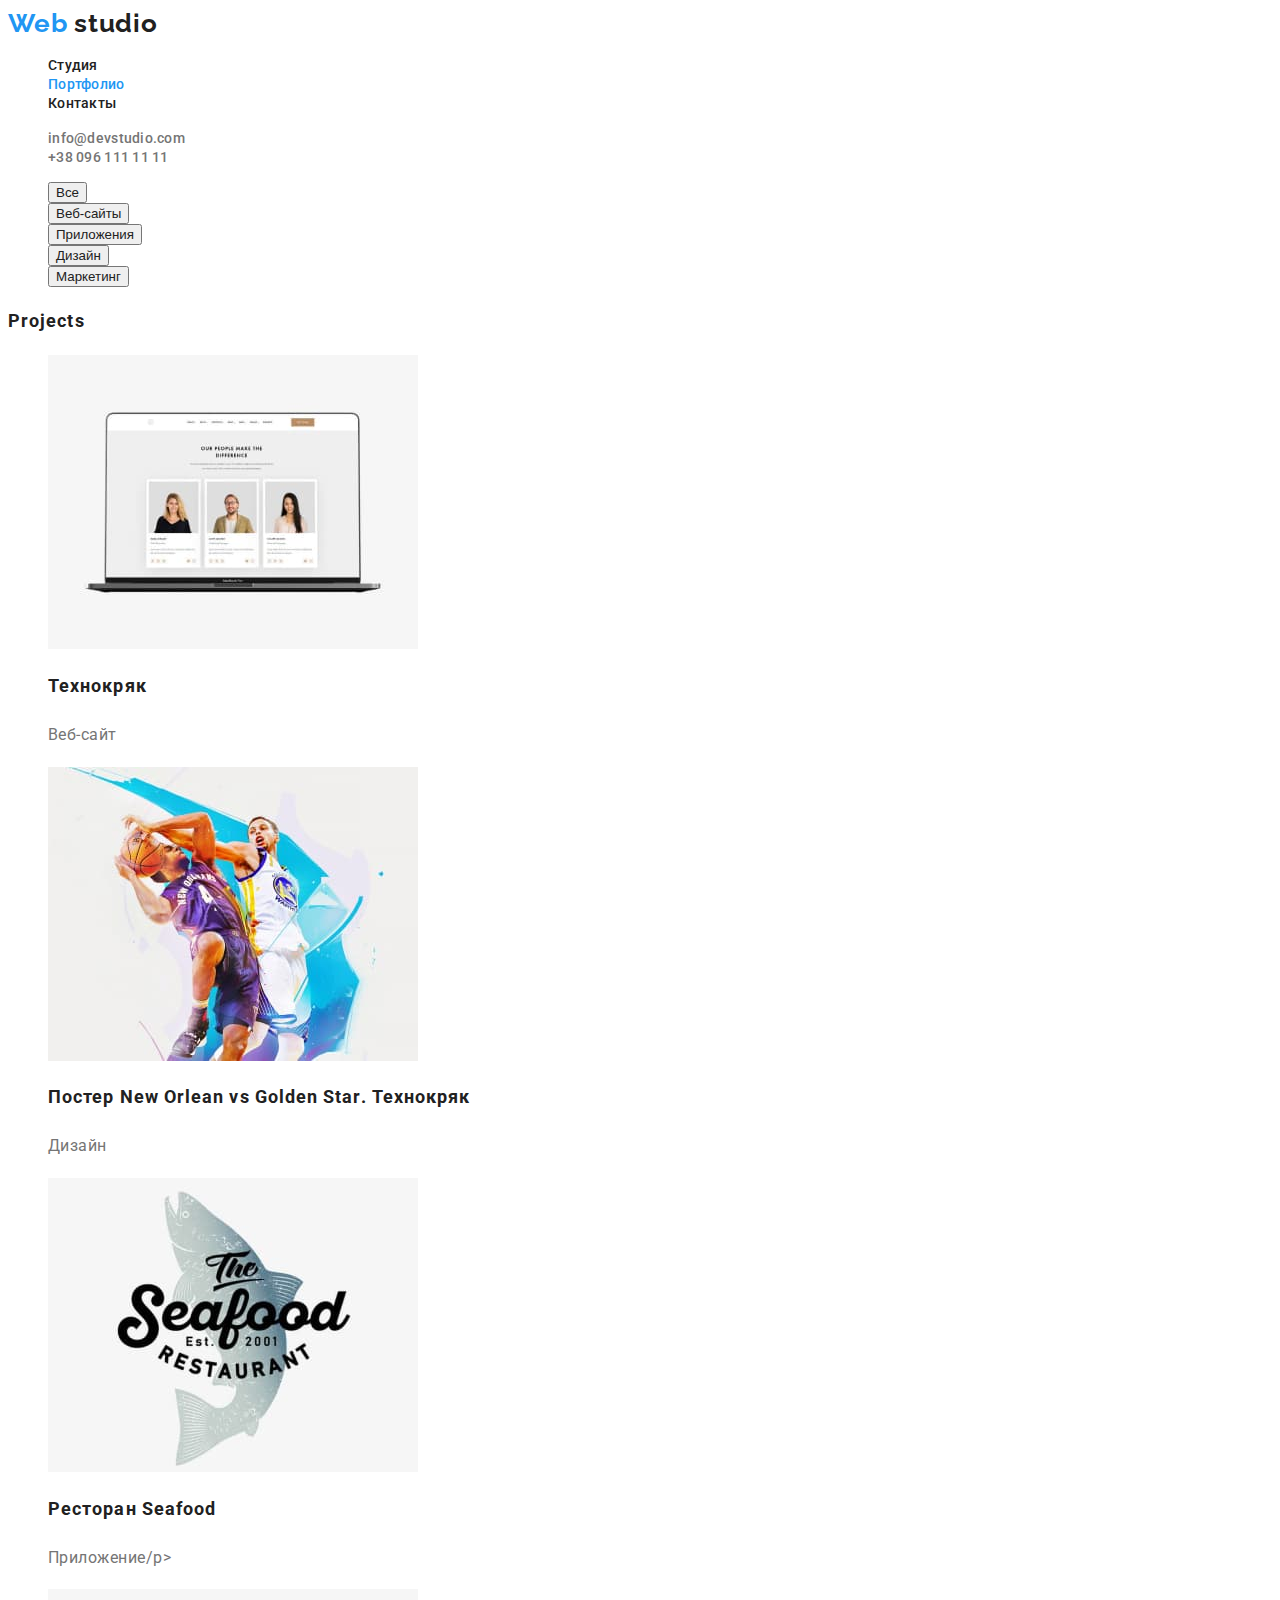
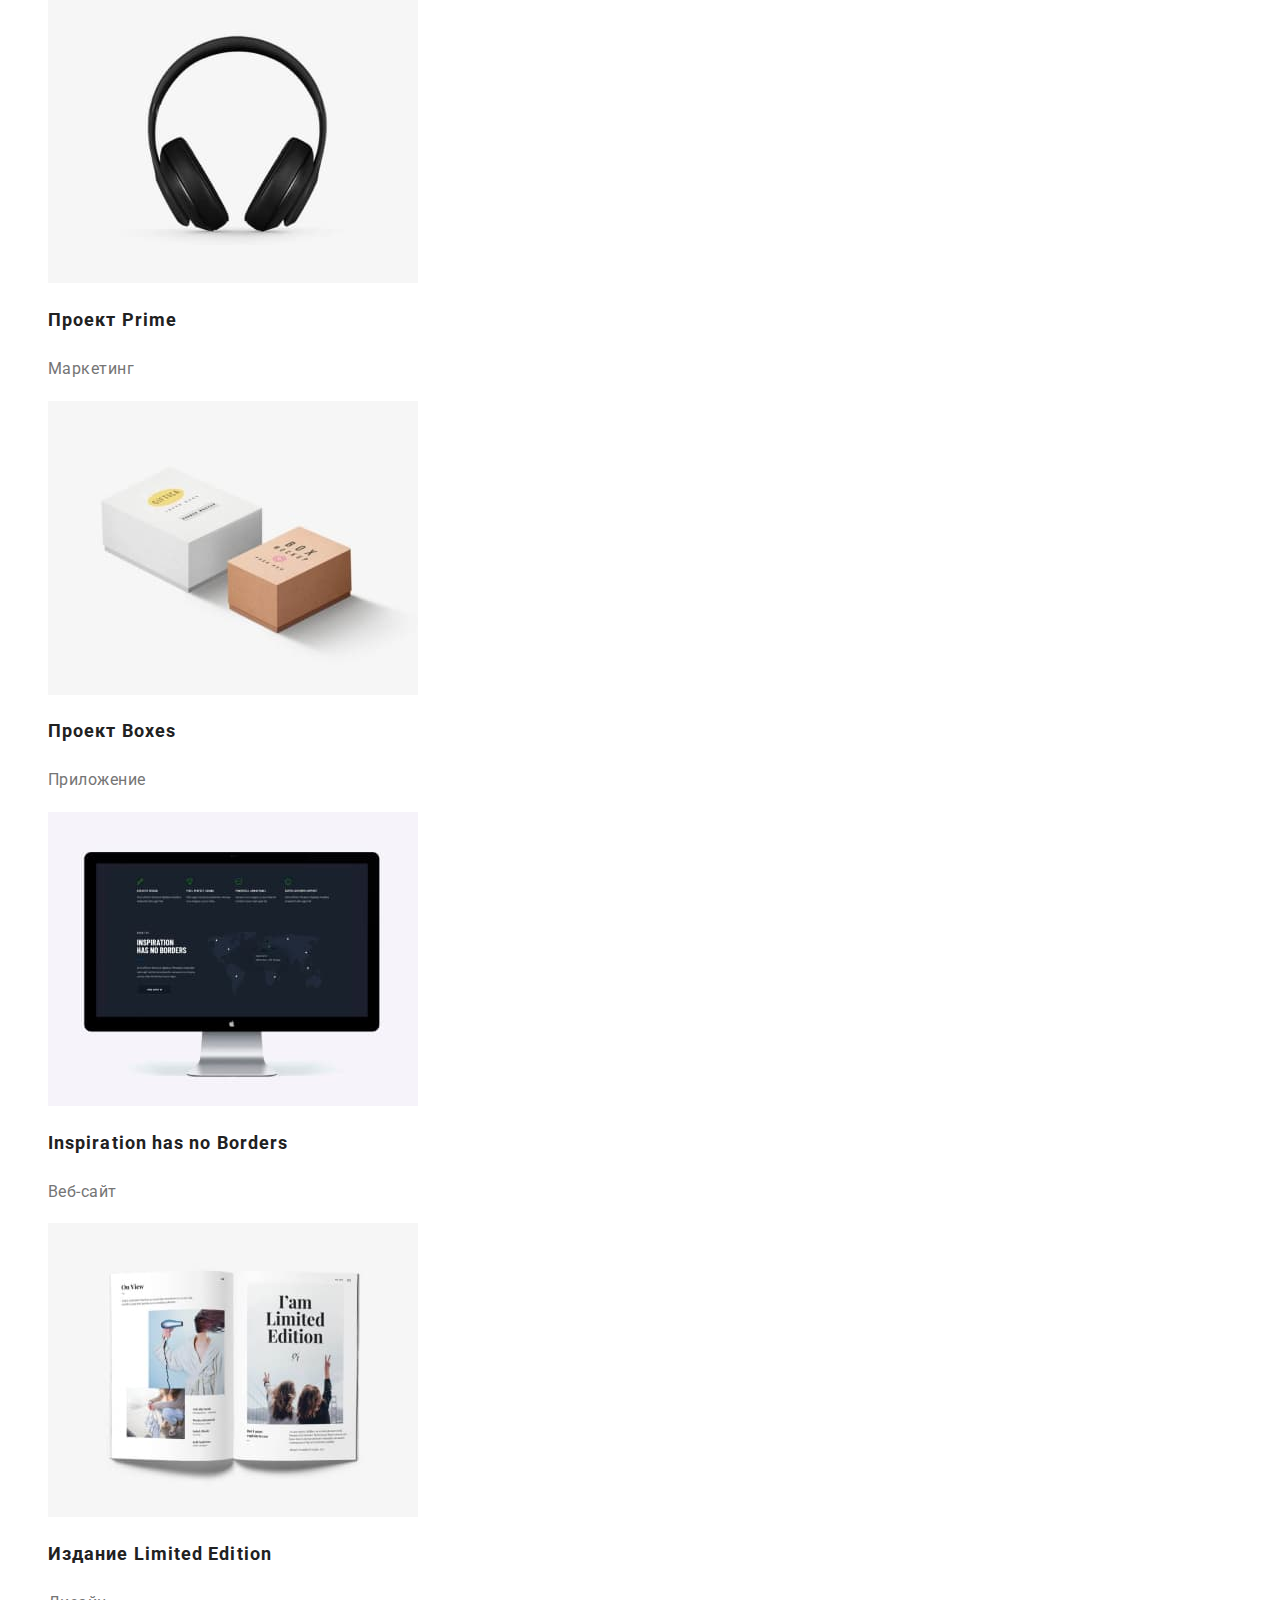
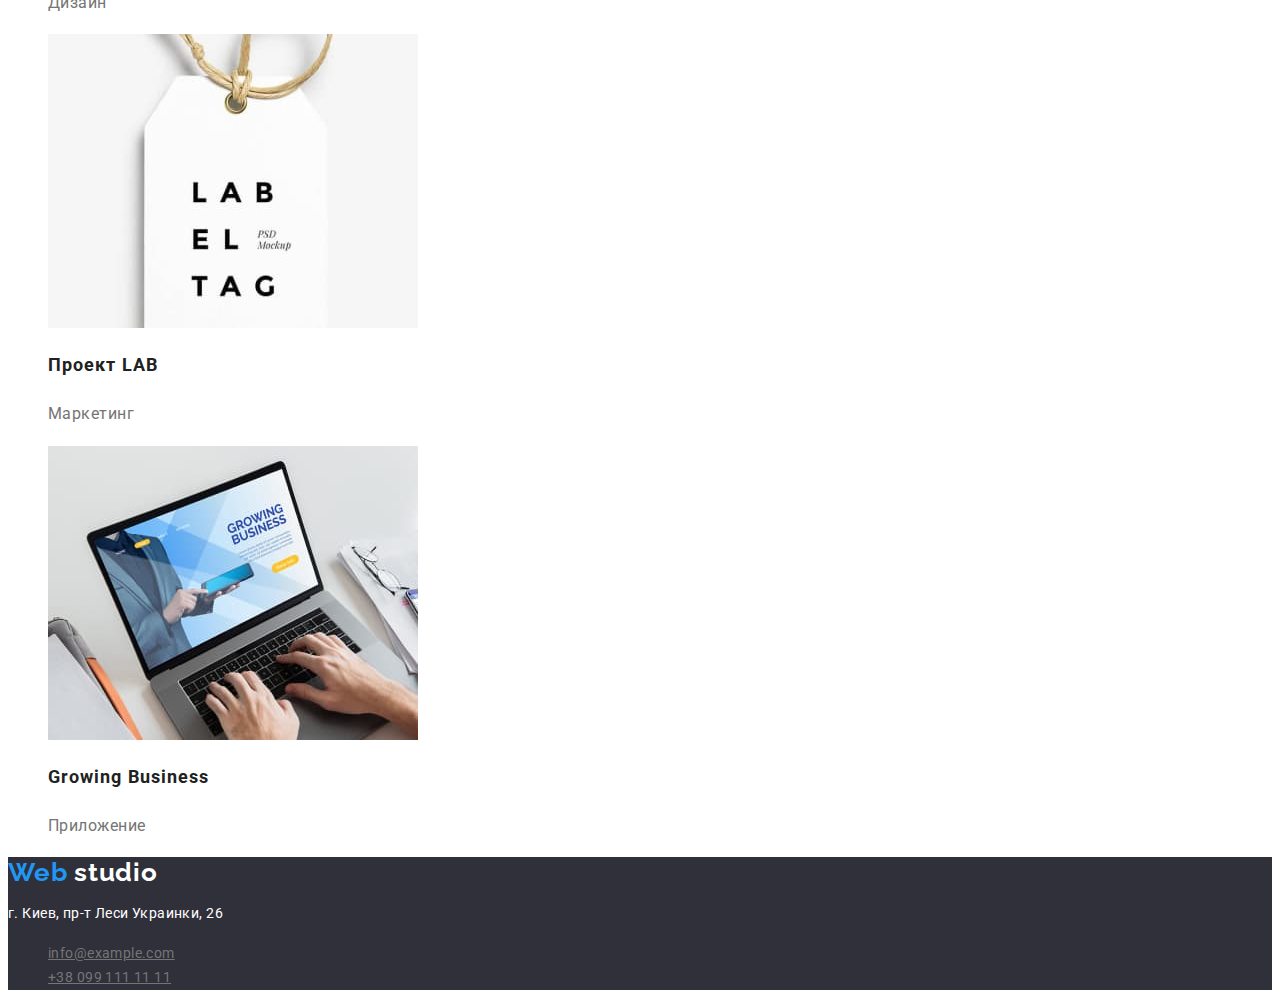
==== portfolio.html @ 87991efc "clon" ====
<!DOCTYPE html>
<html lang="en">
  <head>
    <meta charset="UTF-8" />
    <meta http-equiv="X-UA-Compatible" content="IE=edge" />
    <meta name="viewport" content="width=device-width, initial-scale=1.0" />
    <title>Portfolio</title>
    <link rel="preconnect" href="https://fonts.gstatic.com" />
    <link
      href="https://fonts.googleapis.com/css2?family=Raleway:wght@700&family=Roboto:wght@400;500;700;900&display=swap"
      rel="stylesheet"
    />

    <link rel="stylesheet" href="./css/style.css" />
  </head>
  <body class="portfolio-page">
    <!-- Header section -->
    <header class="page-header">
      <nav>
        <a href="./index.html" class="logo">Web <span class="logo-2nd-part">studio</span></a>
        <ul class="site-nav list">
          <li><a href="./index.html" class="link">Студия</a></li>
          <li><a href="./portfolio.html" class="link current">Портфолио</a></li>
          <li><a href="" class="link">Контакты</a></li>
        </ul>
        <ul class="authoriz-nav list">
          <li><a href="mailto:info@devstudio.com" class="item">info@devstudio.com</a></li>
          <li><a href="tel:+380961111111" class="item">+38 096 111 11 11</a></li>
        </ul>
      </nav>
    </header>
    <!-- Main section -->
    <main class="main-section">
      <nav>
        <ul class="portfolio-nav list">
          <li><button class="button">Все</button></li>
          <li><button class="button">Веб-сайты</button></li>
          <li><button class="button">Приложения</button></li>
          <li><button class="button">Дизайн</button></li>
          <li><button class="button">Маркетинг</button></li>
        </ul>
      </nav>
      <section class="projects">
        <h1 class="projects-title">Projects</h1>
        <ul class="list">
          <li>
            <img src="./images/project1.jpg" alt="project1" width="370" />
            <h2 class="projects-title">Технокряк</h2>
            <p class="projects-works">Веб-сайт</p>
          </li>
          <li>
            <img src="./images/project2.jpg" alt="project2" width="370" />
            <h2 class="projects-title">Постер New Orlean vs Golden Star. Технокряк</h2>
            <p class="projects-works">Дизайн</p>
          </li>
          <li>
            <img src="./images/project3.jpg" alt="project3" width="370" />
            <h2 class="projects-title">Ресторан Seafood</h2>
            <p class="projects-works">Приложение/p></p>
          </li>

          <li>
            <img src="./images/project4.jpg" alt="project4" width="370" />
            <h2 class="projects-title">Проект Prime</h2>
            <p class="projects-works">Маркетинг</p>
          </li>
          <li>
            <img src="./images/project5.jpg" alt="project5" width="370" />
            <h2 class="projects-title">Проект Boxes</h2>
            <p class="projects-works">Приложение</p>
          </li>
          <li>
            <img src="./images/project6.jpg" alt="project6" width="370" />
            <h2 class="projects-title">Inspiration has no Borders</h2>
            <p class="projects-works">Веб-сайт</p>
          </li>
          <li>
            <img src="./images/project7.jpg" alt="project7" width="370" />
            <h2 class="projects-title">Издание Limited Edition</h2>
            <p class="projects-works">Дизайн</p>
          </li>
          <li>
            <img src="./images/project8.jpg" alt="project8" width="370" />
            <h2 class="projects-title">Проект LAB</h2>
            <p class="projects-works">Маркетинг</p>
          </li>
          <li>
            <img src="./images/project9.jpg" alt="project9" width="370" />
            <h2 class="projects-title">Growing Business</h2>
            <p class="projects-works">Приложение</p>
          </li>
        </ul>
      </section>
    </main>
    <!-- Footer section -->
    <footer class="footer">
      <address>
        <a href="./index.html" class="logo">Web <span class="logo-2nd-part-footer">studio</span></a>
        <p class="text">г. Киев, пр-т Леси Украинки, 26</p>
        <ul class="footer-link list">
          <li><a href="mailto:info@example.com" class="item">info@example.com</a></li>
          <li><a href="tel:+380991111111" class="item">+38 099 111 11 11</a></li>
        </ul>
      </address>
    </footer>
  </body>
</html>
---- css/style.css ----
:root {
  --title-text-color: #212121;
  --main-text-color: #757575;
  --alternative-text-color: #2196f3;
  --white-words: #ffffff;
}

.page {
  font-family: Roboto, Arial, sans-serif;
  background-color: #ffffff;
  color: #757575;
}

.list {
  list-style: none;
}

/* Buttons */

.button {
  color: var(--title-text-color);
  cursor: pointer;
}

.button:hover,
.button:hover {
  background-color: var(--alternative-text-color);
  color: var(--white-words);
}

.primary {
  width: 200px;
  height: 50px;
  background: var(--alternative-text-color);
  color: var(--white-words);
  cursor: pointer;
}

/* Header */

.logo {
  color: var(--alternative-text-color);
  font-family: Raleway;
  text-decoration: none;
  font-style: normal;
  font-weight: bold;
  font-size: 26px;
  line-height: 1.2;
  letter-spacing: 0.03em;
}

.logo-2nd-part {
  color: var(--title-text-color);
  font-family: Raleway;
  text-decoration: none;
  font-style: normal;
  font-weight: bold;
  font-size: 26px;
  line-height: 1.2;
  letter-spacing: 0.03em;
}

/* site nav */

.site-nav .link {
  color: var(--title-text-color);
  text-decoration: none;
  font-style: normal;
  font-weight: 500;
  font-size: 14px;
  line-height: 1.2;
  letter-spacing: 0.02em;
}

.site-nav .link:hover,
.site-nav .link:focus {
  color: var(--alternative-text-color);
  font-style: normal;
  font-weight: 500;
  font-size: 14px;
  line-height: 1.2;
  letter-spacing: 0.02em;
}

.site-nav .current {
  color: var(--alternative-text-color);
  font-style: normal;
  font-weight: 500;
  font-size: 14px;
  line-height: 1.2;
  letter-spacing: 0.02em;
}

/* authoriz-nav*/

.authoriz-nav .item {
  color: var(--main-text-color);
  text-decoration: none;
  font-style: normal;
  font-weight: 500;
  font-size: 14px;
  line-height: 1.2px;
  letter-spacing: 0.02em;
}

.authoriz-nav .item:hover,
.authoriz-nav .item:focus {
  color: var(--alternative-text-color);
  font-style: normal;
  font-weight: 500;
  font-size: 14px;
  line-height: 1.2;
  letter-spacing: 0.02em;
}
/* Main page */
/* Главная часть */

h2 {
  color: var(--title-text-color);
  font-style: normal;
  font-weight: bold;
  font-size: 36px;
  line-height: 1.2;
  letter-spacing: 0.03em;
}

.section-hero {
  background: #2f303a;
}

.section-hero .title {
  color: var(--white-words);
  font-style: normal;
  font-weight: 900;
  font-size: 44px;
  line-height: 1.4;
  text-align: center;
  letter-spacing: 0.06em;
  text-transform: uppercase;
}

.our-principles .title {
  color: var(--title-text-color);
  font-style: normal;
  font-weight: bold;
  font-size: 14px;
  line-height: 1.2px;
  letter-spacing: 0.03em;
  text-transform: uppercase;
}

.our-principles .text {
  font-style: normal;
  font-weight: normal;
  font-size: 14px;
  line-height: 2;
  letter-spacing: 0.03em;
}

.our-team {
  background-color: #f5f4fa;
}

.workers-title {
  color: var(--title-text-color);
  font-style: normal;
  font-weight: 500;
  font-size: 16px;
  line-height: 1.2;
  letter-spacing: 0.03em;
}

.workers .text {
  color: var(--main-text-color);
  font-style: normal;
  font-weight: normal;
  font-size: 16px;
  line-height: 1.2;
  letter-spacing: 0.03em;
}

/* Portfolio */

.portfolio-page {
  font-family: Roboto, Arial, sans-serif;
  background-color: #ffffff;
  color: #757575;
}

/* nav-section */
/* Projects */
.projects-title {
  color: var(--title-text-color);
  font-style: normal;
  font-weight: bold;
  font-size: 18px;
  line-height: 2;
  letter-spacing: 0.06em;
}

.projects-works {
  color: var(--main-text-color);
  font-style: normal;
  font-weight: normal;
  font-size: 16px;
  line-height: 1.9;
  letter-spacing: 0.03em;
}

/* footer section*/
.footer {
  background-color: #2f303a;
  color: var(--main-text-color);
}

.logo-2nd-part-footer {
  color: var(--white-words);
  font-family: Raleway;
  font-style: normal;
  font-weight: bold;
  font-size: 26px;
  line-height: 1.2;
  letter-spacing: 0.03em;
}

.footer .text {
  color: var(--white-words);
  font-style: normal;
  font-weight: normal;
  font-size: 14px;
  line-height: 1.7;
  letter-spacing: 0.03em;
  text-decoration: none;
}

.footer-link .item {
  color: var(--main-text-color);
  font-style: normal;
  font-weight: normal;
  font-size: 14px;
  line-height: 1.7;
  letter-spacing: 0.03em;
}
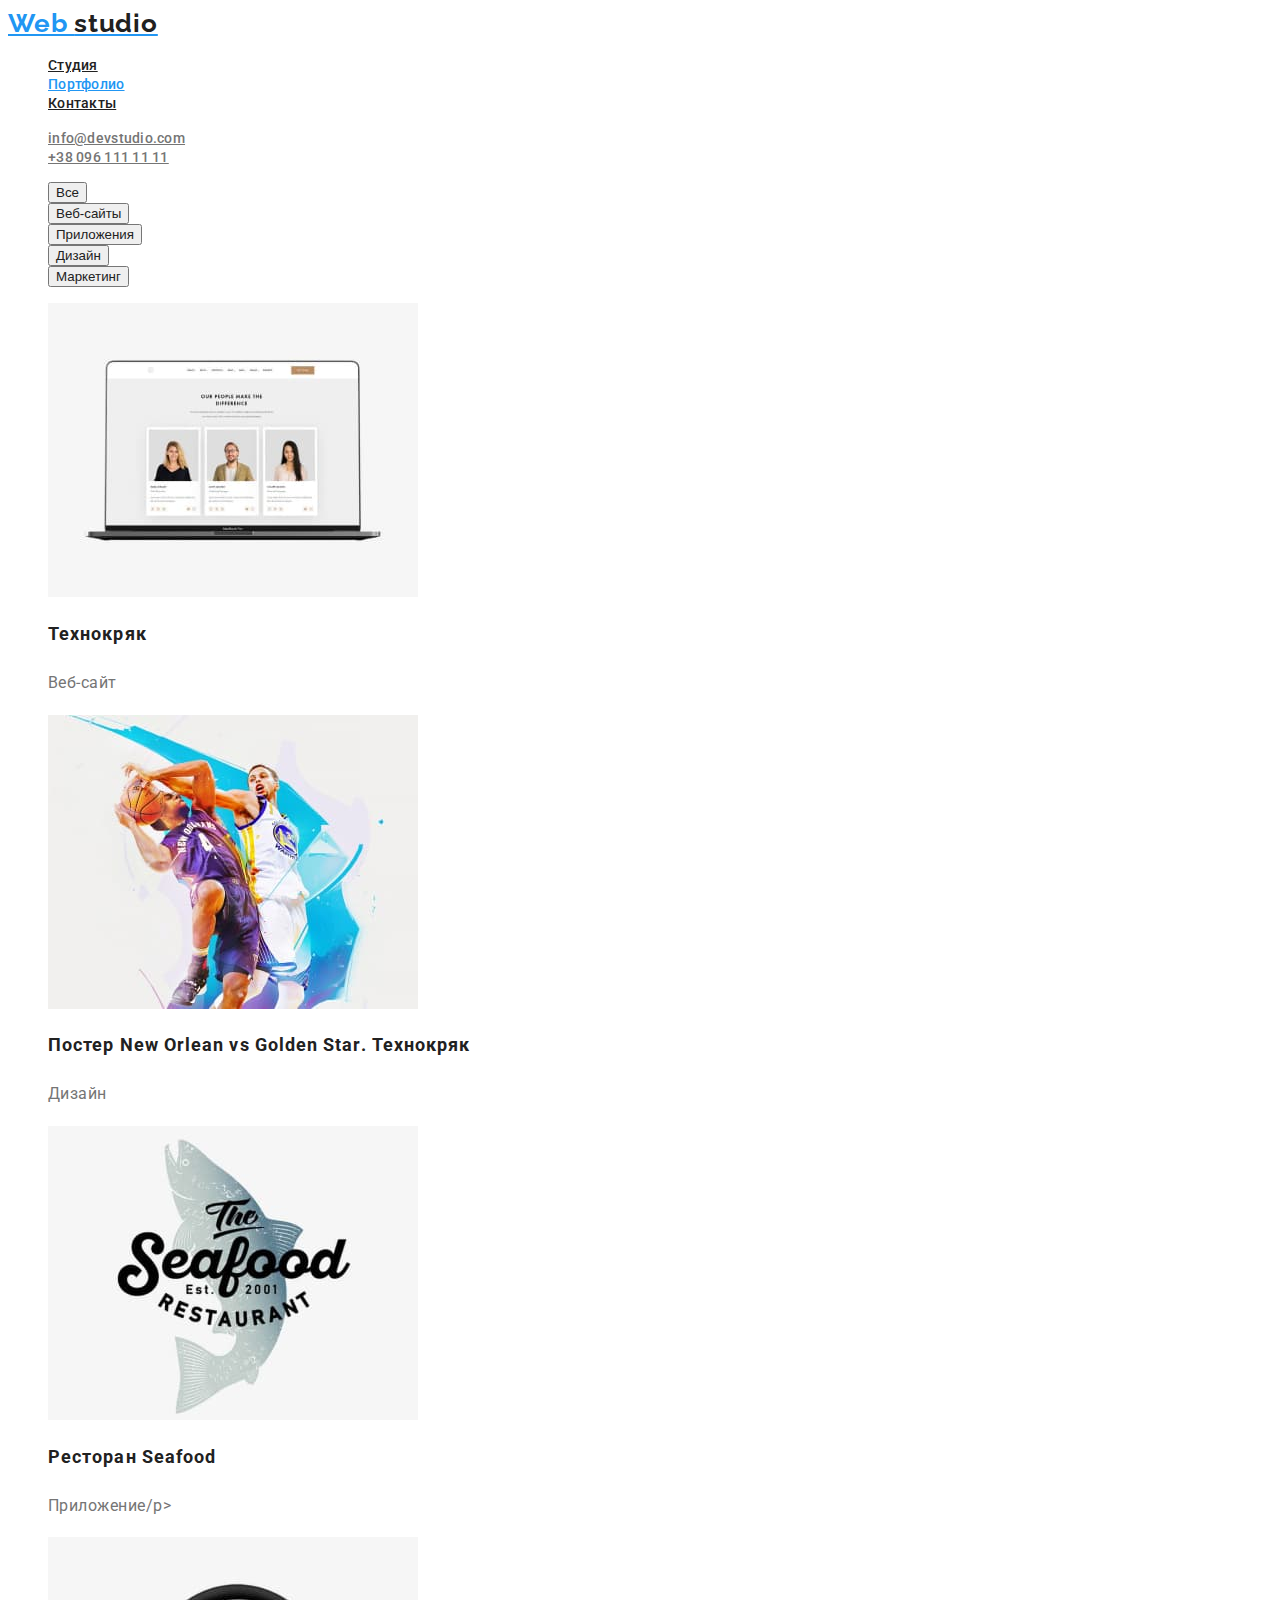
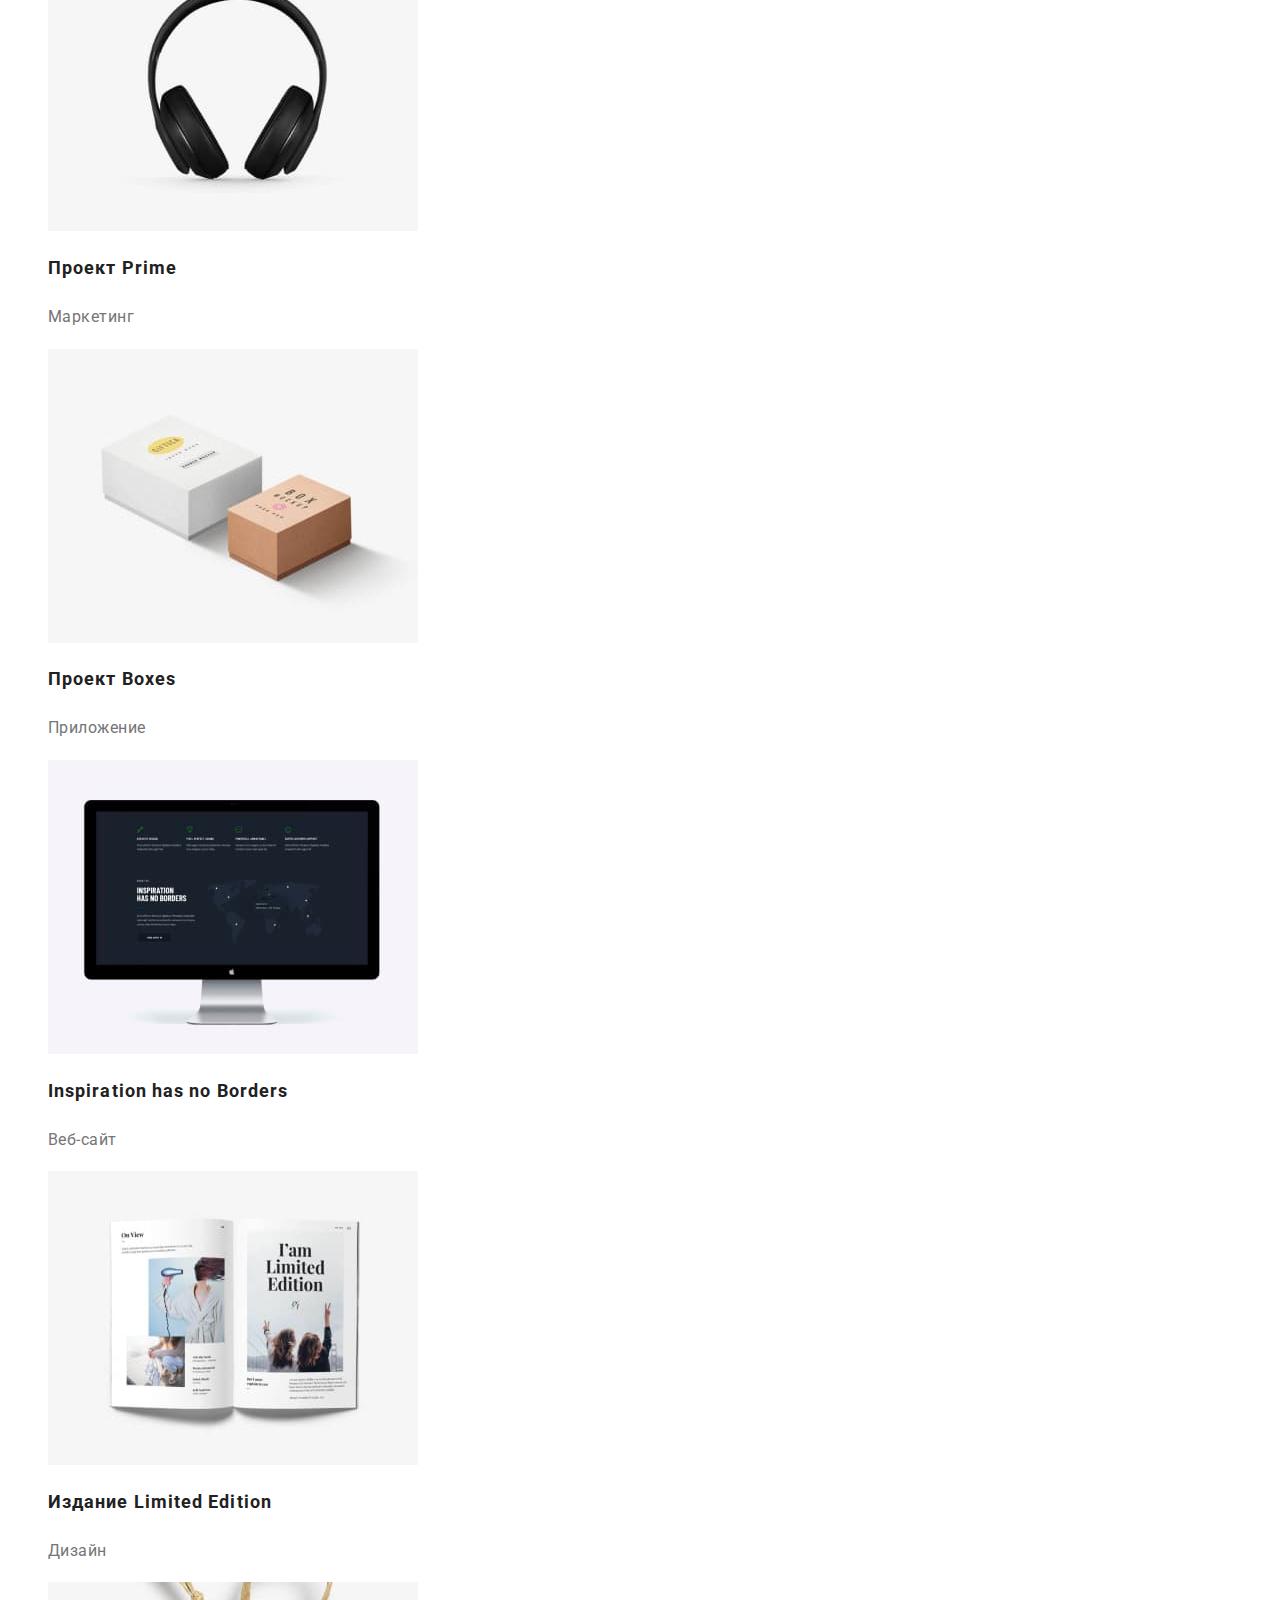
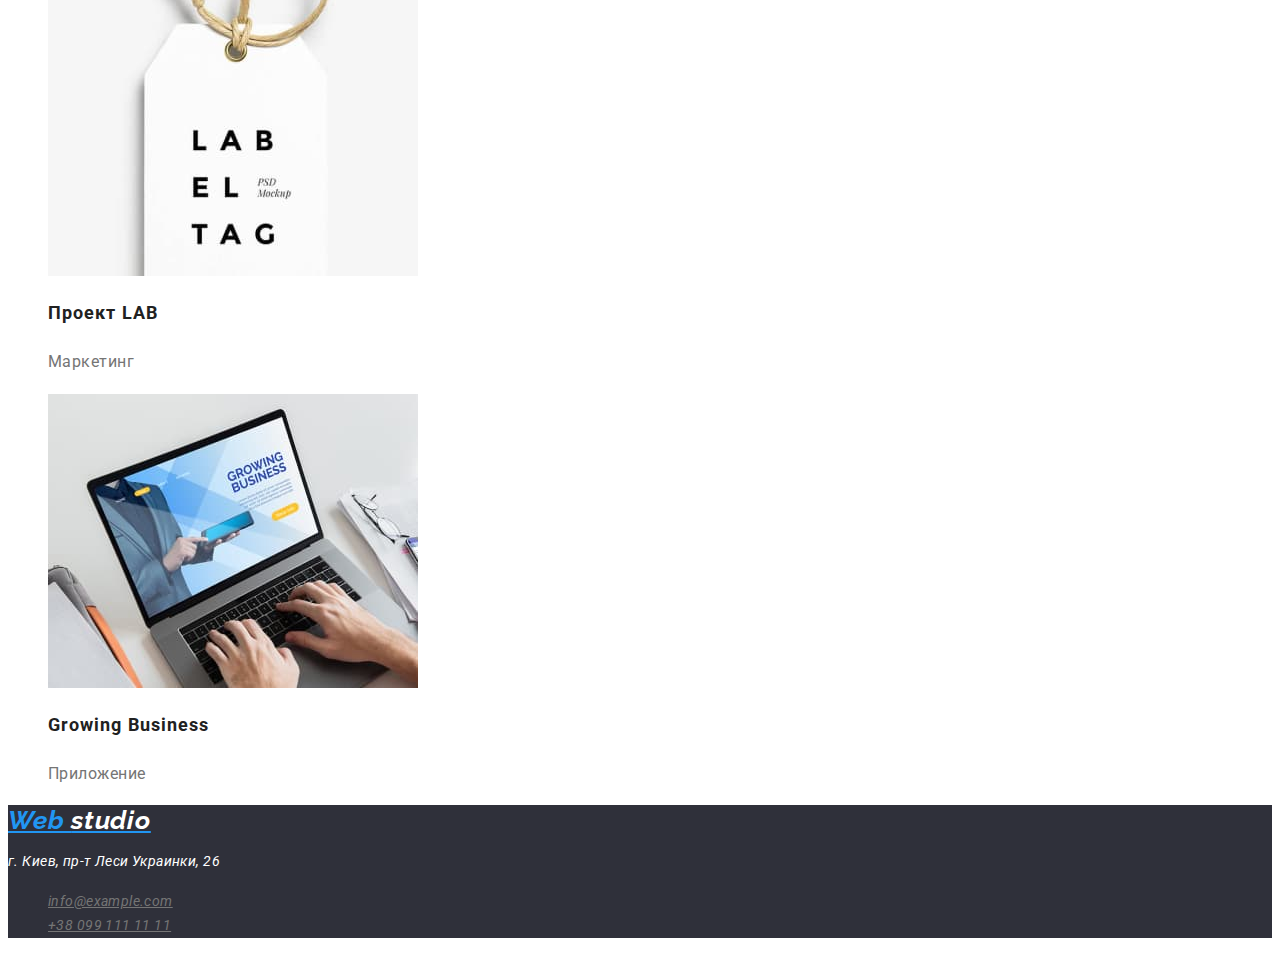
==== commit beba38cc: "clon-after-check" ====
--- a/portfolio.html
+++ b/portfolio.html
@@ -41,7 +41,7 @@
         </ul>
       </nav>
       <section class="projects">
-        <h1 class="projects-title">Projects</h1>
+        <h1 class="projects-title visually-hidden">Projects</h1>
         <ul class="list">
           <li>
             <img src="./images/project1.jpg" alt="project1" width="370" />
--- a/css/style.css
+++ b/css/style.css
@@ -3,12 +3,24 @@
   --main-text-color: #757575;
   --alternative-text-color: #2196f3;
   --white-words: #ffffff;
+  --bg-color: #2f303a;
 }
 
 .page {
-  font-family: Roboto, Arial, sans-serif;
-  background-color: #ffffff;
-  color: #757575;
+  font-family: Roboto, sans-serif;
+  background-color: var(--white-words);
+  color: var(--main-text-color);
+}
+
+.visually-hidden {
+  position: absolute !important;
+  clip: rect(1px 1px 1px 1px);
+  clip: rect(1px, 1px, 1px, 1px);
+  padding: 0 !important;
+  border: 0 !important;
+  height: 1px !important;
+  width: 1px !important;
+  overflow: hidden;
 }
 
 .list {
@@ -41,9 +53,7 @@
 .logo {
   color: var(--alternative-text-color);
   font-family: Raleway;
-  text-decoration: none;
-  font-style: normal;
-  font-weight: bold;
+  font-weight: 700;
   font-size: 26px;
   line-height: 1.2;
   letter-spacing: 0.03em;
@@ -52,9 +62,7 @@
 .logo-2nd-part {
   color: var(--title-text-color);
   font-family: Raleway;
-  text-decoration: none;
-  font-style: normal;
-  font-weight: bold;
+  font-weight: 700;
   font-size: 26px;
   line-height: 1.2;
   letter-spacing: 0.03em;
@@ -64,8 +72,6 @@
 
 .site-nav .link {
   color: var(--title-text-color);
-  text-decoration: none;
-  font-style: normal;
   font-weight: 500;
   font-size: 14px;
   line-height: 1.2;
@@ -75,7 +81,6 @@
 .site-nav .link:hover,
 .site-nav .link:focus {
   color: var(--alternative-text-color);
-  font-style: normal;
   font-weight: 500;
   font-size: 14px;
   line-height: 1.2;
@@ -84,7 +89,6 @@
 
 .site-nav .current {
   color: var(--alternative-text-color);
-  font-style: normal;
   font-weight: 500;
   font-size: 14px;
   line-height: 1.2;
@@ -95,8 +99,6 @@
 
 .authoriz-nav .item {
   color: var(--main-text-color);
-  text-decoration: none;
-  font-style: normal;
   font-weight: 500;
   font-size: 14px;
   line-height: 1.2px;
@@ -106,7 +108,6 @@
 .authoriz-nav .item:hover,
 .authoriz-nav .item:focus {
   color: var(--alternative-text-color);
-  font-style: normal;
   font-weight: 500;
   font-size: 14px;
   line-height: 1.2;
@@ -117,20 +118,18 @@
 
 h2 {
   color: var(--title-text-color);
-  font-style: normal;
-  font-weight: bold;
+  font-weight: 700;
   font-size: 36px;
   line-height: 1.2;
   letter-spacing: 0.03em;
 }
 
 .section-hero {
-  background: #2f303a;
+  background: var(--bg-color);
 }
 
 .section-hero .title {
   color: var(--white-words);
-  font-style: normal;
   font-weight: 900;
   font-size: 44px;
   line-height: 1.4;
@@ -141,8 +140,7 @@
 
 .our-principles .title {
   color: var(--title-text-color);
-  font-style: normal;
-  font-weight: bold;
+  font-weight: 700;
   font-size: 14px;
   line-height: 1.2px;
   letter-spacing: 0.03em;
@@ -172,8 +170,7 @@
 
 .workers .text {
   color: var(--main-text-color);
-  font-style: normal;
-  font-weight: normal;
+  font-weight: 400;
   font-size: 16px;
   line-height: 1.2;
   letter-spacing: 0.03em;
@@ -182,17 +179,16 @@
 /* Portfolio */
 
 .portfolio-page {
-  font-family: Roboto, Arial, sans-serif;
-  background-color: #ffffff;
-  color: #757575;
+  font-family: Roboto, sans-serif;
+  background-color: var(--white-words);
+  color: var(--main-text-color);
 }
 
 /* nav-section */
 /* Projects */
 .projects-title {
   color: var(--title-text-color);
-  font-style: normal;
-  font-weight: bold;
+  font-weight: 700;
   font-size: 18px;
   line-height: 2;
   letter-spacing: 0.06em;
@@ -200,8 +196,7 @@
 
 .projects-works {
   color: var(--main-text-color);
-  font-style: normal;
-  font-weight: normal;
+  font-weight: 400;
   font-size: 16px;
   line-height: 1.9;
   letter-spacing: 0.03em;
@@ -209,15 +204,14 @@
 
 /* footer section*/
 .footer {
-  background-color: #2f303a;
+  background-color: var(--bg-color);
   color: var(--main-text-color);
 }
 
 .logo-2nd-part-footer {
   color: var(--white-words);
-  font-family: Raleway;
-  font-style: normal;
-  font-weight: bold;
+  font-family: Raleway, sans-serif;
+  font-weight: 700;
   font-size: 26px;
   line-height: 1.2;
   letter-spacing: 0.03em;
@@ -225,8 +219,7 @@
 
 .footer .text {
   color: var(--white-words);
-  font-style: normal;
-  font-weight: normal;
+  font-weight: 400;
   font-size: 14px;
   line-height: 1.7;
   letter-spacing: 0.03em;
@@ -235,8 +228,7 @@
 
 .footer-link .item {
   color: var(--main-text-color);
-  font-style: normal;
-  font-weight: normal;
+  font-weight: 400;
   font-size: 14px;
   line-height: 1.7;
   letter-spacing: 0.03em;
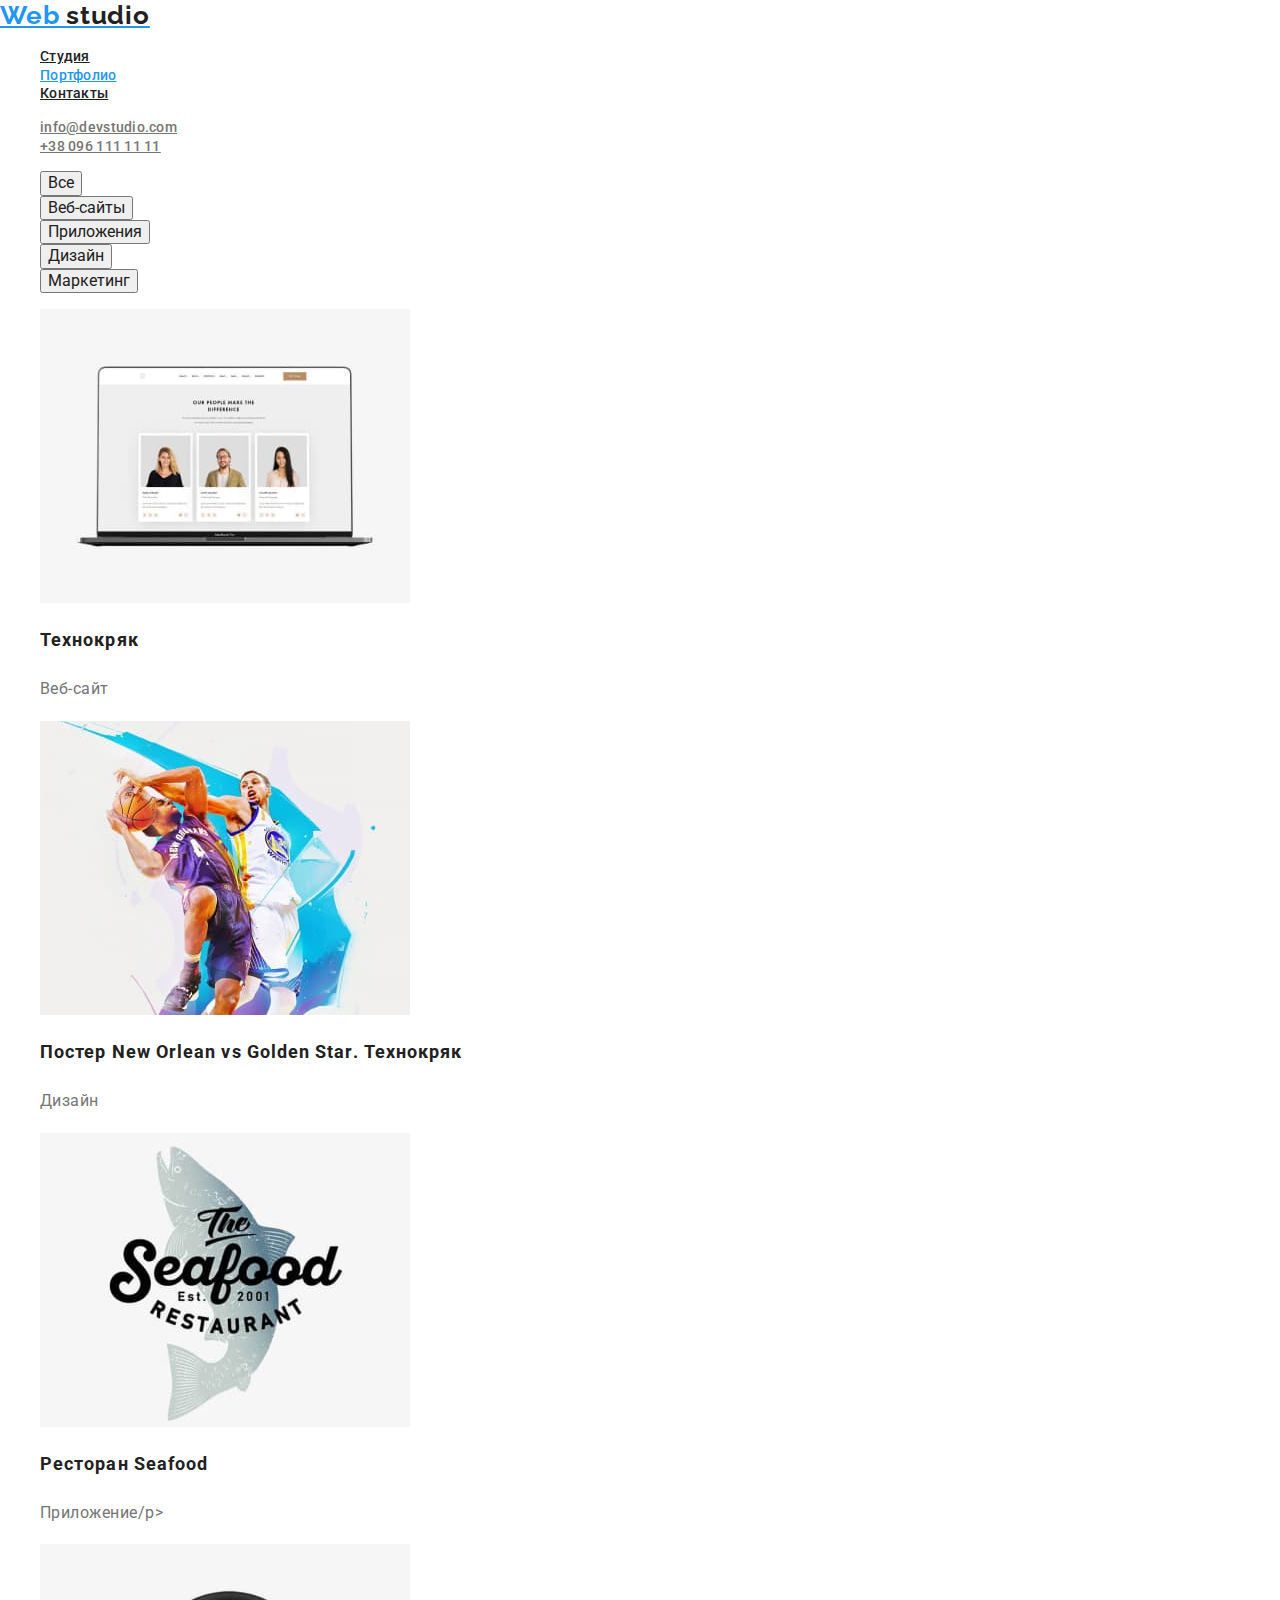
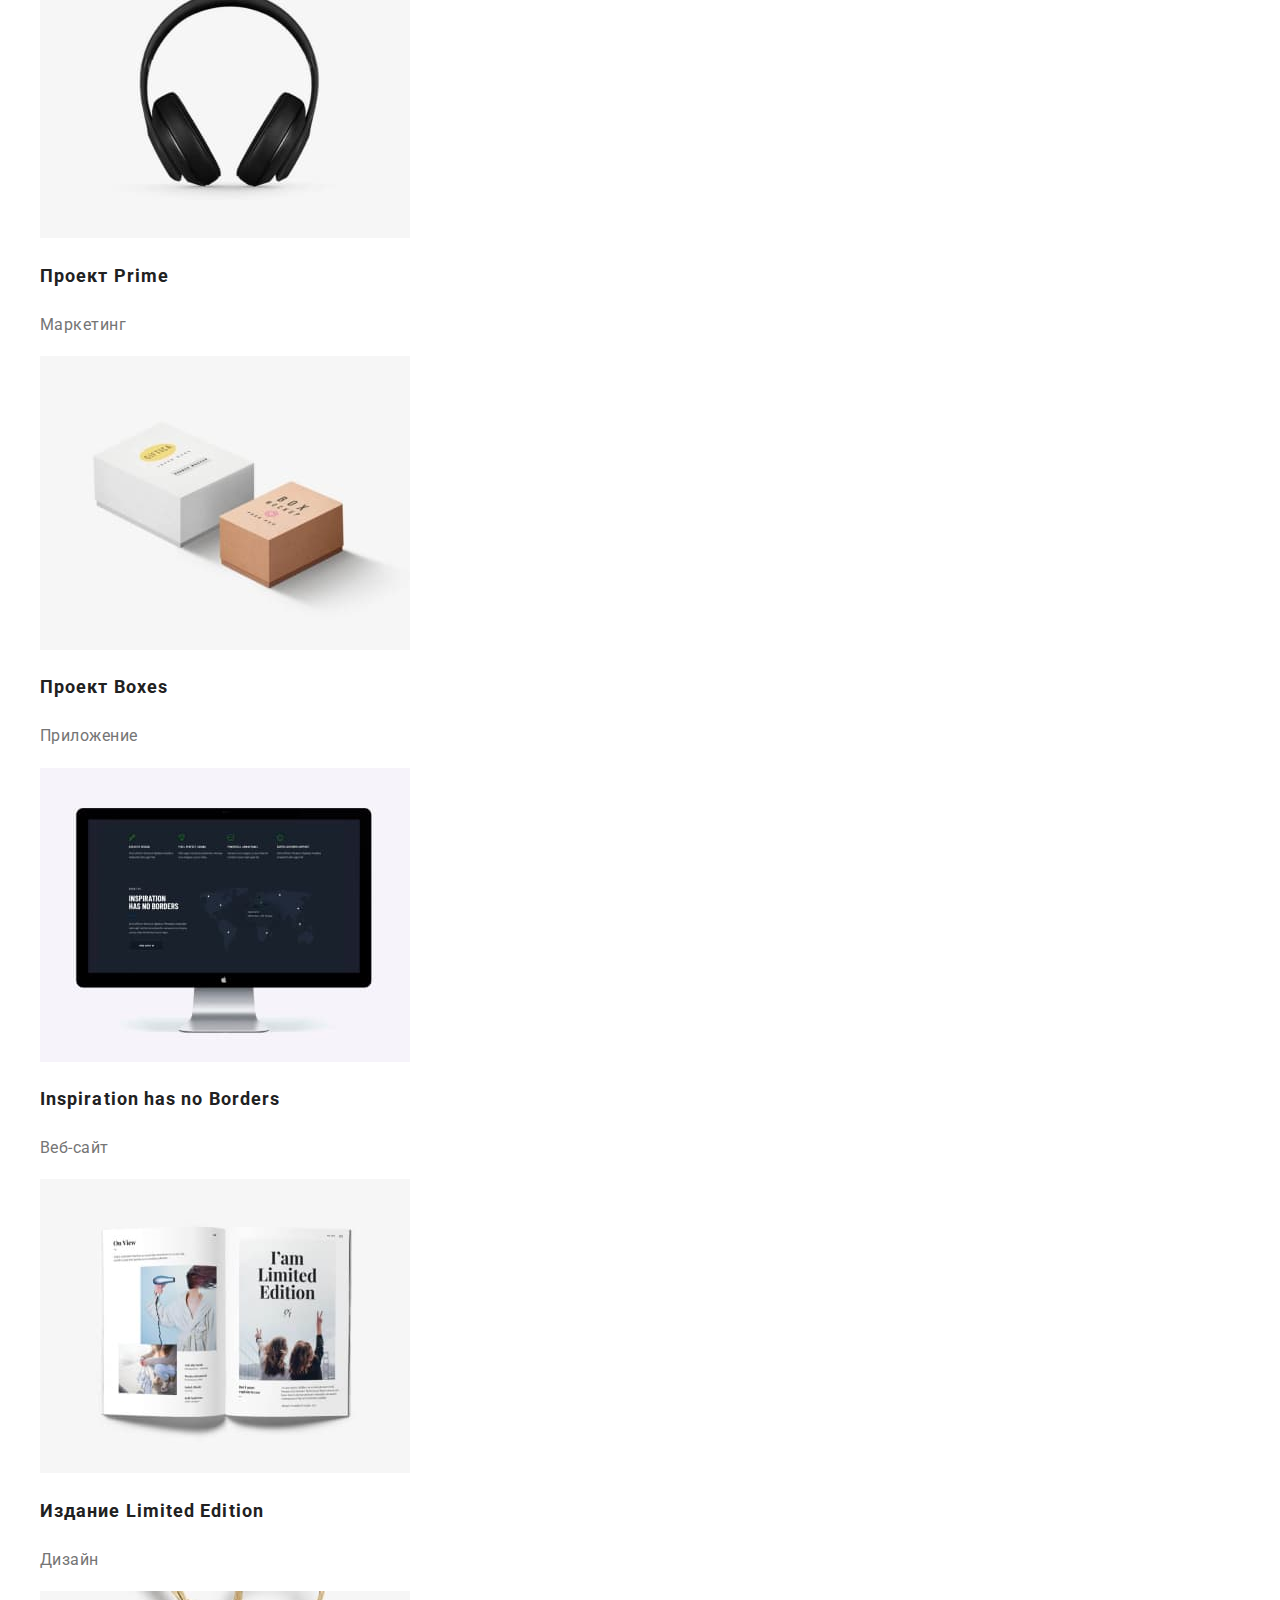
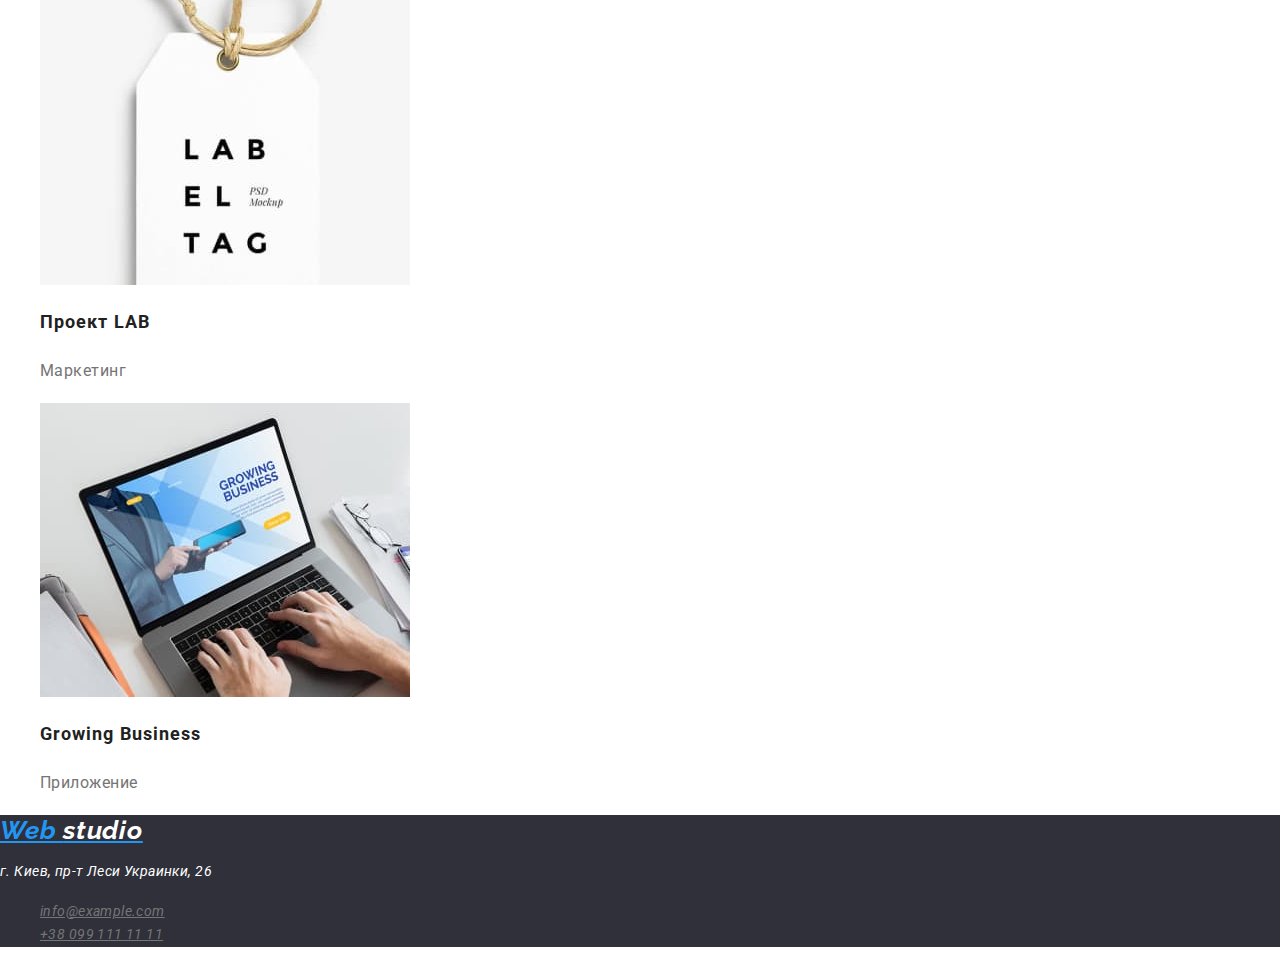
==== commit dcfc35c8: "normalize" ====
--- a/portfolio.html
+++ b/portfolio.html
@@ -7,10 +7,13 @@
     <title>Portfolio</title>
     <link rel="preconnect" href="https://fonts.gstatic.com" />
     <link
+      rel="stylesheet"
+      href="https://cdnjs.cloudflare.com/ajax/libs/modern-normalize/1.0.0/modern-normalize.min.css"
+    />
+    <link
       href="https://fonts.googleapis.com/css2?family=Raleway:wght@700&family=Roboto:wght@400;500;700;900&display=swap"
       rel="stylesheet"
     />
-
     <link rel="stylesheet" href="./css/style.css" />
   </head>
   <body class="portfolio-page">
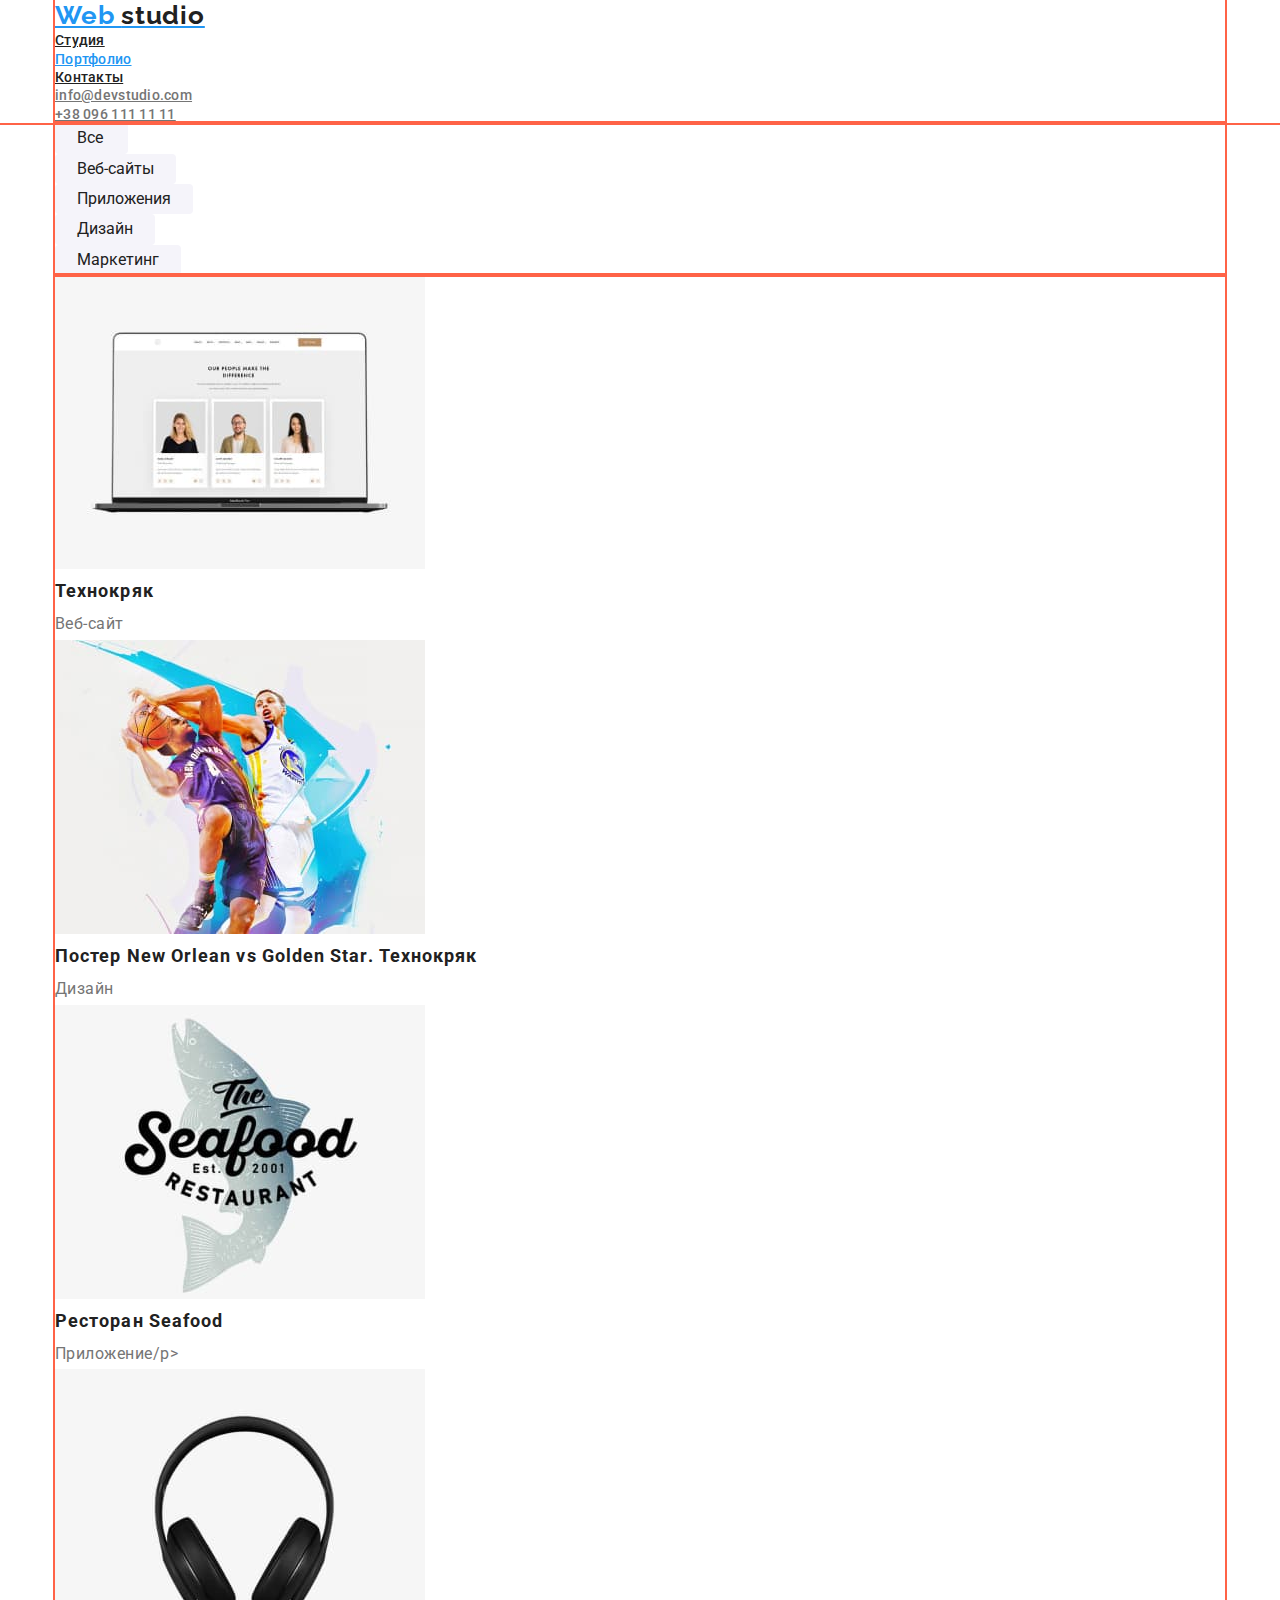
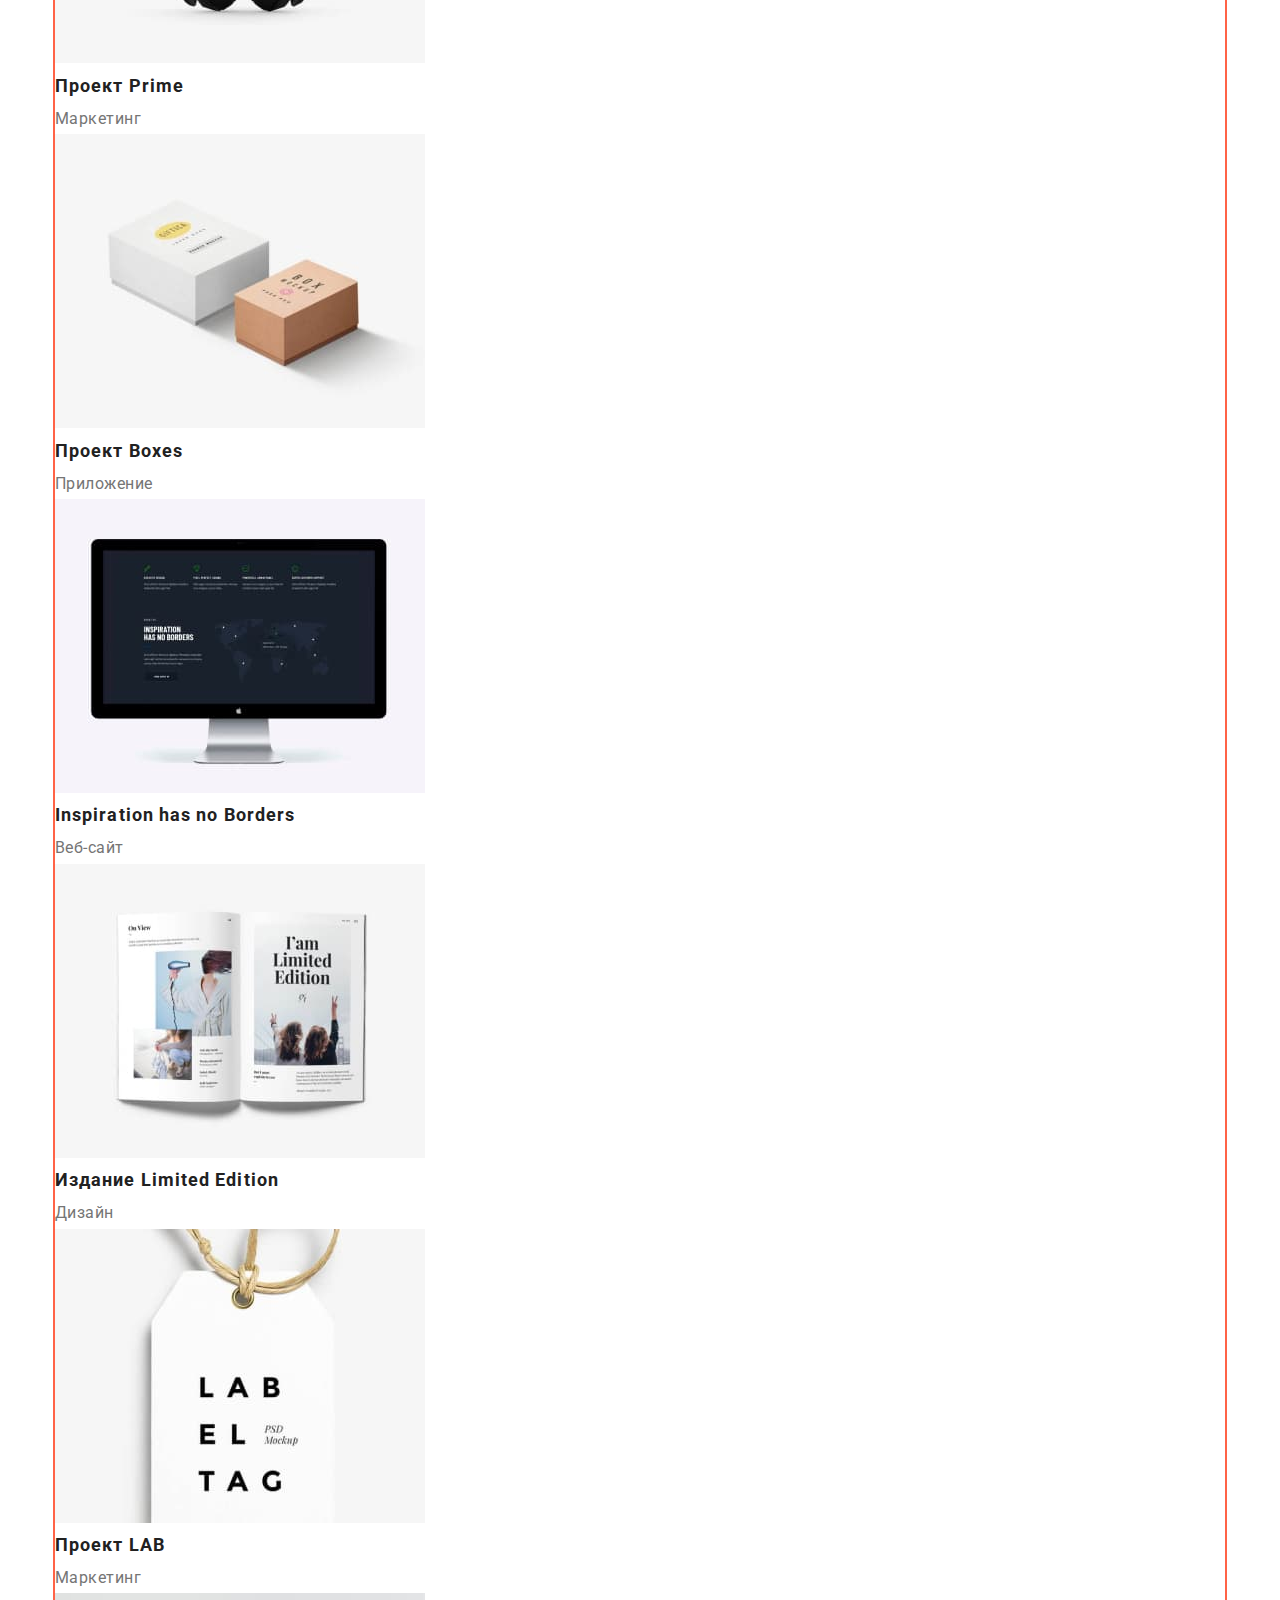
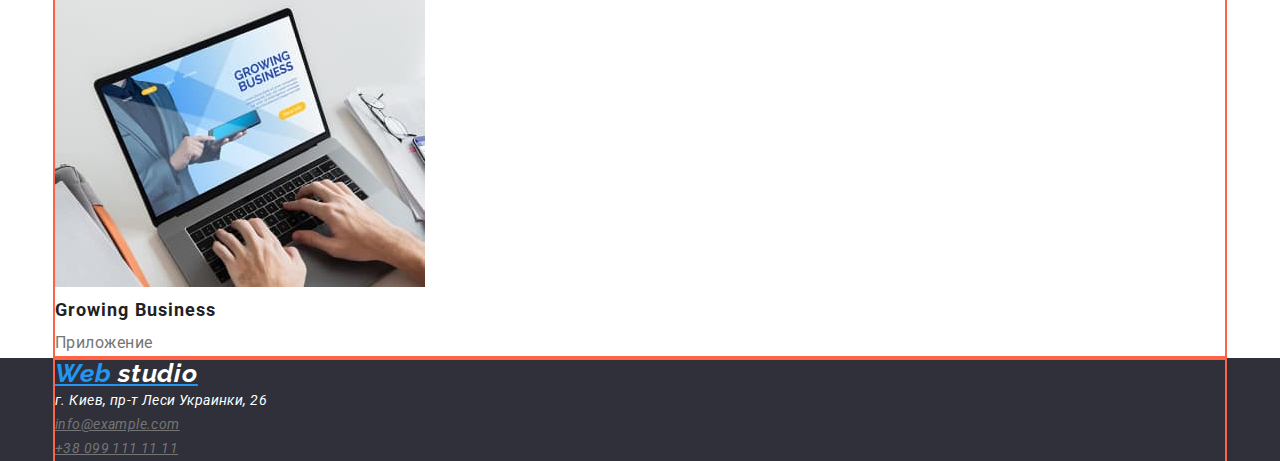
==== commit e7463e2b: "maybe-something" ====
--- a/portfolio.html
+++ b/portfolio.html
@@ -19,33 +19,35 @@
   <body class="portfolio-page">
     <!-- Header section -->
     <header class="page-header">
-      <nav>
-        <a href="./index.html" class="logo">Web <span class="logo-2nd-part">studio</span></a>
-        <ul class="site-nav list">
-          <li><a href="./index.html" class="link">Студия</a></li>
-          <li><a href="./portfolio.html" class="link current">Портфолио</a></li>
-          <li><a href="" class="link">Контакты</a></li>
+      <div class="container">
+        <nav>
+          <a href="./index.html" class="logo">Web <span class="logo-2nd-part">studio</span></a>
+          <ul class="site-nav list">
+             <li><a href="./index.html" class="link">Студия</a></li>
+             <li><a href="./portfolio.html" class="link current">Портфолио</a></li>
+             <li><a href="" class="link">Контакты</a></li>
+          </ul>
+        </nav>
+        <ul class="authoriz-nav list">
+           <li><a href="mailto:info@devstudio.com" class="item">info@devstudio.com</a></li>
+           <li><a href="tel:+380961111111" class="item">+38 096 111 11 11</a></li>
         </ul>
-        <ul class="authoriz-nav list">
-          <li><a href="mailto:info@devstudio.com" class="item">info@devstudio.com</a></li>
-          <li><a href="tel:+380961111111" class="item">+38 096 111 11 11</a></li>
-        </ul>
-      </nav>
+      </div>
     </header>
     <!-- Main section -->
     <main class="main-section">
-      <nav>
+      <nav class="container">
         <ul class="portfolio-nav list">
-          <li><button class="button">Все</button></li>
-          <li><button class="button">Веб-сайты</button></li>
-          <li><button class="button">Приложения</button></li>
-          <li><button class="button">Дизайн</button></li>
-          <li><button class="button">Маркетинг</button></li>
+          <li><a href="" class="button">Все</a></li>
+          <li><a href="" class="button">Веб-сайты</a></li>
+          <li><a href="" class="button">Приложения</a></li>
+          <li><a href="" class="button">Дизайн</a></li>
+          <li><a href="" class="button">Маркетинг</a></li>
         </ul>
       </nav>
       <section class="projects">
         <h1 class="projects-title visually-hidden">Projects</h1>
-        <ul class="list">
+        <ul class="container list">
           <li>
             <img src="./images/project1.jpg" alt="project1" width="370" />
             <h2 class="projects-title">Технокряк</h2>
@@ -97,7 +99,7 @@
     </main>
     <!-- Footer section -->
     <footer class="footer">
-      <address>
+      <address class="container">
         <a href="./index.html" class="logo">Web <span class="logo-2nd-part-footer">studio</span></a>
         <p class="text">г. Киев, пр-т Леси Украинки, 26</p>
         <ul class="footer-link list">
--- a/css/style.css
+++ b/css/style.css
@@ -4,9 +4,21 @@
   --alternative-text-color: #2196f3;
   --white-words: #ffffff;
   --bg-color: #2f303a;
+  --bg-button: #F5F4FA;
+}
+
+html {
+  box-sizing: border-box;
+}
+
+*, 
+*::before, 
+*::after {
+  box-sizing: inherit;
 }
 
 .page {
+  margin: 0;
   font-family: Roboto, sans-serif;
   background-color: var(--white-words);
   color: var(--main-text-color);
@@ -30,8 +42,15 @@
 /* Buttons */
 
 .button {
-  color: var(--title-text-color);
+  display: inline-block;
+  border-radius: 4px;
+  padding: 6px 22px;
+  min-width: 73px;
+  color: var(--title-text-color);
+  background-color: var(--bg-button);
   cursor: pointer;
+  text-decoration: none;
+
 }
 
 .button:hover,
@@ -46,9 +65,38 @@
   background: var(--alternative-text-color);
   color: var(--white-words);
   cursor: pointer;
+  border-radius: 4px;
+  padding: 10px 32px;
+}
+
+.container {
+  margin-left: auto;
+  margin-right: auto;
+  width: 1170px;
+  outline: 2px solid tomato;
+}
+
+h1, h2, h3, h4, h5, h6, p, ul {
+  margin-top:0;
+  margin-bottom: 0;
+}
+ 
+h2 {
+  color: var(--title-text-color);
+  font-weight: 700;
+  font-size: 36px;
+  line-height: 1.2;
+  letter-spacing: 0.03em;
+}
+
+ul {
+  padding-inline-start: 0;
 }
 
 /* Header */
+.page-header {
+  outline: 2px solid tomato;
+}
 
 .logo {
   color: var(--alternative-text-color);
@@ -113,19 +161,26 @@
   line-height: 1.2;
   letter-spacing: 0.02em;
 }
+
+.authoriz-nav {  
+  margin-bottom: 0;
+  margin-top: 0;
+}
+
+
 /* Main page */
 /* Главная часть */
 
-h2 {
-  color: var(--title-text-color);
-  font-weight: 700;
-  font-size: 36px;
-  line-height: 1.2;
-  letter-spacing: 0.03em;
-}
-
 .section-hero {
+  width: 1600px;
+  height:  600px;
   background: var(--bg-color);
+  outline: 2px solid green;
+  text-align: center;
+  padding-top: 200px;
+  padding-bottom: 200px;
+  margin-left: auto;
+  margin-right: auto;
 }
 
 .section-hero .title {
@@ -133,21 +188,24 @@
   font-weight: 900;
   font-size: 44px;
   line-height: 1.4;
-  text-align: center;
   letter-spacing: 0.06em;
   text-transform: uppercase;
-}
-
-.our-principles .title {
-  color: var(--title-text-color);
-  font-weight: 700;
-  font-size: 14px;
-  line-height: 1.2px;
+  outline: 2px solid red;
+  margin-top: 200x;
+  margin-bottom: 30px;
+}
+
+.principles .principe-item {
+  color: var(--title-text-color);
+  font-weight: 700;
+  font-size: 14px;
+  line-height: 1.2;
   letter-spacing: 0.03em;
   text-transform: uppercase;
-}
-
-.our-principles .text {
+  outline: 2px solid tomato;
+}
+
+.principles .text {
   font-style: normal;
   font-weight: normal;
   font-size: 14px;
@@ -155,10 +213,22 @@
   letter-spacing: 0.03em;
 }
 
+.our-work .works-title {
+  margin-bottom: 50px;
+}
+
 .our-team {
   background-color: #f5f4fa;
 }
 
+.our-team .team-title {
+  margin-bottom: 50px;
+}
+
+.worker-image {
+  margin-bottom: 30px;
+}
+
 .workers-title {
   color: var(--title-text-color);
   font-style: normal;
@@ -166,6 +236,7 @@
   font-size: 16px;
   line-height: 1.2;
   letter-spacing: 0.03em;
+  margin-bottom: 10px;
 }
 
 .workers .text {
@@ -185,6 +256,11 @@
 }
 
 /* nav-section */
+
+.portfolio-nav {
+  margin-top: 0;
+  margin-bottom: 0;
+}
 /* Projects */
 .projects-title {
   color: var(--title-text-color);
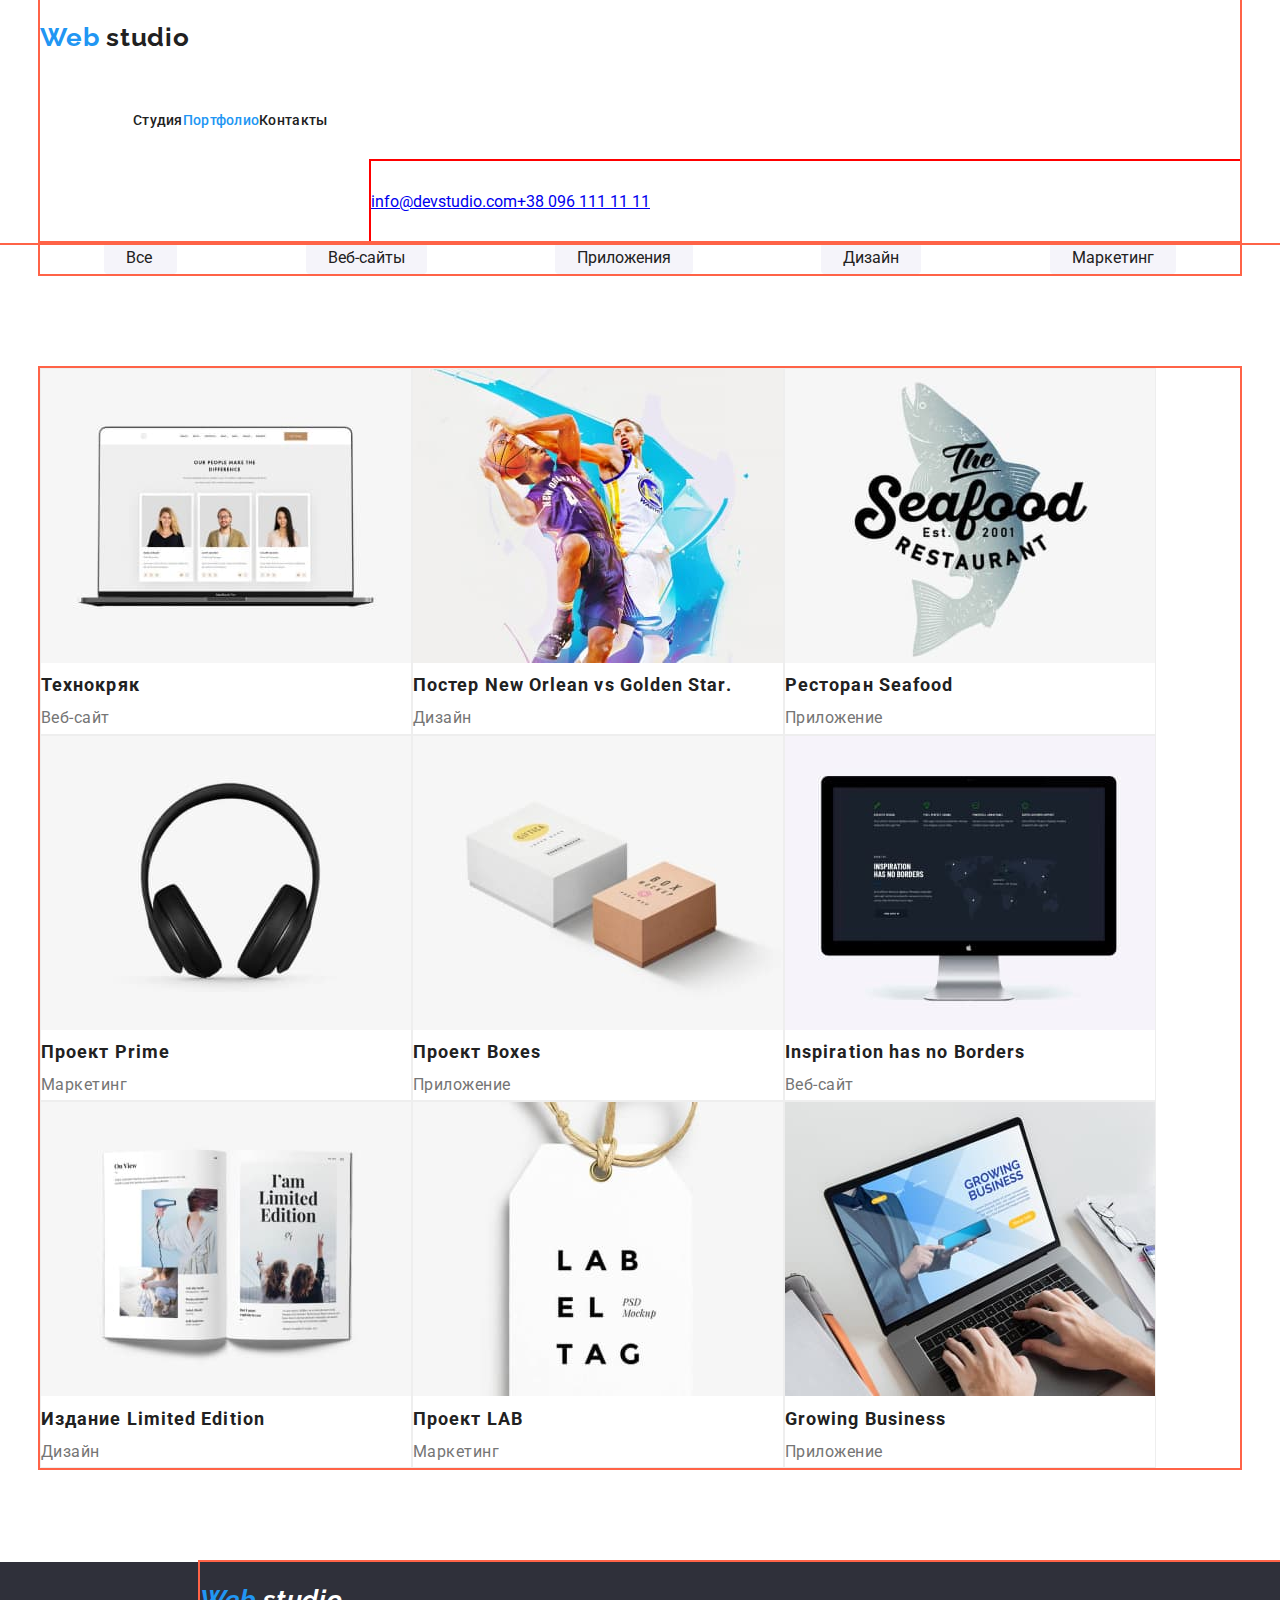
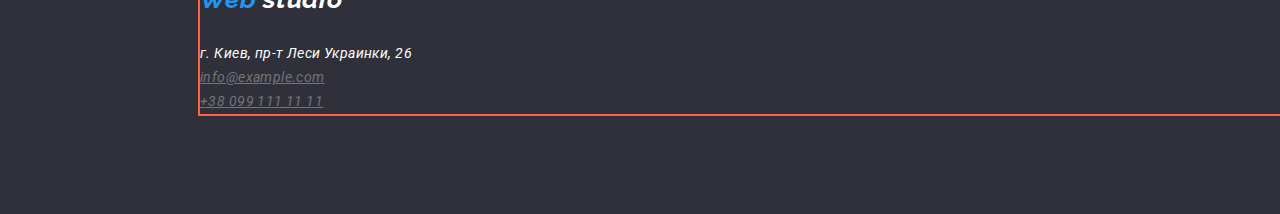
==== commit 93a67e94: "flex1" ====
--- a/portfolio.html
+++ b/portfolio.html
@@ -23,14 +23,14 @@
         <nav>
           <a href="./index.html" class="logo">Web <span class="logo-2nd-part">studio</span></a>
           <ul class="site-nav list">
-             <li><a href="./index.html" class="link">Студия</a></li>
-             <li><a href="./portfolio.html" class="link current">Портфолио</a></li>
-             <li><a href="" class="link">Контакты</a></li>
+            <li><a href="./index.html" class="link">Студия</a></li>
+            <li><a href="./portfolio.html" class="link current">Портфолио</a></li>
+            <li><a href="" class="link">Контакты</a></li>
           </ul>
         </nav>
         <ul class="authoriz-nav list">
-           <li><a href="mailto:info@devstudio.com" class="item">info@devstudio.com</a></li>
-           <li><a href="tel:+380961111111" class="item">+38 096 111 11 11</a></li>
+          <li><a href="mailto:info@devstudio.com" class="item">info@devstudio.com</a></li>
+          <li><a href="tel:+380961111111" class="item">+38 096 111 11 11</a></li>
         </ul>
       </div>
     </header>
@@ -45,54 +45,71 @@
           <li><a href="" class="button">Маркетинг</a></li>
         </ul>
       </nav>
-      <section class="projects">
+      <section class="projects section">
         <h1 class="projects-title visually-hidden">Projects</h1>
-        <ul class="container list">
-          <li>
-            <img src="./images/project1.jpg" alt="project1" width="370" />
-            <h2 class="projects-title">Технокряк</h2>
-            <p class="projects-works">Веб-сайт</p>
+        <ul class="project-list container list">
+          <li class="project-card">
+            <a class="projects-link" href="">
+              <img src="./images/project1.jpg" alt="project1" width="370" />
+              <h2 class="projects-title">Технокряк</h2>
+              <p class="projects-works">Веб-сайт</p>
+            </a>
           </li>
-          <li>
-            <img src="./images/project2.jpg" alt="project2" width="370" />
-            <h2 class="projects-title">Постер New Orlean vs Golden Star. Технокряк</h2>
-            <p class="projects-works">Дизайн</p>
+          <li class="project-card">
+            <a class="projects-link" href="">
+              <img src="./images/project2.jpg" alt="project2" width="370" />
+              <h2 class="projects-title">Постер New Orlean vs Golden Star.</h2>
+              <p class="projects-works">Дизайн</p>
+            </a>
           </li>
-          <li>
-            <img src="./images/project3.jpg" alt="project3" width="370" />
-            <h2 class="projects-title">Ресторан Seafood</h2>
-            <p class="projects-works">Приложение/p></p>
+          <li class="project-card">
+            <a class="projects-link" href="">
+              <img src="./images/project3.jpg" alt="project3" width="370" />
+              <h2 class="projects-title">Ресторан Seafood</h2>
+              <p class="projects-works">Приложение</p>
+            </a>
           </li>
-
-          <li>
-            <img src="./images/project4.jpg" alt="project4" width="370" />
-            <h2 class="projects-title">Проект Prime</h2>
-            <p class="projects-works">Маркетинг</p>
+          <li class="project-card">
+            <a class="projects-link" href="">
+              <img src="./images/project4.jpg" alt="project4" width="370" />
+              <h2 class="projects-title">Проект Prime</h2>
+              <p class="projects-works">Маркетинг</p>
+            </a>
           </li>
-          <li>
-            <img src="./images/project5.jpg" alt="project5" width="370" />
-            <h2 class="projects-title">Проект Boxes</h2>
-            <p class="projects-works">Приложение</p>
+          <li class="project-card">
+            <a class="projects-link" href="">
+              <img src="./images/project5.jpg" alt="project5" width="370" />
+              <h2 class="projects-title">Проект Boxes</h2>
+              <p class="projects-works">Приложение</p>
+            </a>
           </li>
-          <li>
-            <img src="./images/project6.jpg" alt="project6" width="370" />
-            <h2 class="projects-title">Inspiration has no Borders</h2>
-            <p class="projects-works">Веб-сайт</p>
+          <li class="project-card">
+            <a class="projects-link" href="">
+              <img src="./images/project6.jpg" alt="project6" width="370" />
+              <h2 class="projects-title">Inspiration has no Borders</h2>
+              <p class="projects-works">Веб-сайт</p>
+            </a>
           </li>
-          <li>
-            <img src="./images/project7.jpg" alt="project7" width="370" />
-            <h2 class="projects-title">Издание Limited Edition</h2>
-            <p class="projects-works">Дизайн</p>
+          <li class="project-card">
+            <a class="projects-link" href="">
+              <img src="./images/project7.jpg" alt="project7" width="370" />
+              <h2 class="projects-title">Издание Limited Edition</h2>
+              <p class="projects-works">Дизайн</p>
+            </a>
           </li>
-          <li>
-            <img src="./images/project8.jpg" alt="project8" width="370" />
-            <h2 class="projects-title">Проект LAB</h2>
-            <p class="projects-works">Маркетинг</p>
+          <li class="project-card">
+            <a class="projects-link" href="">
+              <img src="./images/project8.jpg" alt="project8" width="370" />
+              <h2 class="projects-title">Проект LAB</h2>
+              <p class="projects-works">Маркетинг</p>
+            </a>
           </li>
-          <li>
-            <img src="./images/project9.jpg" alt="project9" width="370" />
-            <h2 class="projects-title">Growing Business</h2>
-            <p class="projects-works">Приложение</p>
+          <li class="project-card">
+            <a class="projects-link" href="">
+              <img src="./images/project9.jpg" alt="project9" width="370" />
+              <h2 class="projects-title">Growing Business</h2>
+              <p class="projects-works">Приложение</p>
+            </a>
           </li>
         </ul>
       </section>
--- a/css/style.css
+++ b/css/style.css
@@ -4,15 +4,16 @@
   --alternative-text-color: #2196f3;
   --white-words: #ffffff;
   --bg-color: #2f303a;
-  --bg-button: #F5F4FA;
+  --bg-button: #f5f4fa;
+  --portfolio-item-border: #eeeeee;
 }
 
 html {
   box-sizing: border-box;
 }
 
-*, 
-*::before, 
+*,
+*::before,
 *::after {
   box-sizing: inherit;
 }
@@ -50,7 +51,6 @@
   background-color: var(--bg-button);
   cursor: pointer;
   text-decoration: none;
-
 }
 
 .button:hover,
@@ -72,15 +72,32 @@
 .container {
   margin-left: auto;
   margin-right: auto;
-  width: 1170px;
+  width: 1200px;
   outline: 2px solid tomato;
 }
 
-h1, h2, h3, h4, h5, h6, p, ul {
-  margin-top:0;
+.section {
+  padding-top: 94px;
+  padding-bottom: 94px;
+}
+
+.flexy {
+  display: flex;
+  flex-direction: row;
+}
+
+h1,
+h2,
+h3,
+h4,
+h5,
+h6,
+p,
+ul {
+  margin-top: 0;
   margin-bottom: 0;
 }
- 
+
 h2 {
   color: var(--title-text-color);
   font-weight: 700;
@@ -99,12 +116,18 @@
 }
 
 .logo {
+  display: block;
   color: var(--alternative-text-color);
   font-family: Raleway;
   font-weight: 700;
   font-size: 26px;
   line-height: 1.2;
   letter-spacing: 0.03em;
+  padding-top: 22px;
+  padding-bottom: 27px;
+  text-decoration: none;
+  
+  
 }
 
 .logo-2nd-part {
@@ -117,13 +140,31 @@
 }
 
 /* site nav */
+.navig {
+  display: flex;
+  flex-direction: row;
+}
+
+.site-nav {
+  display: flex;
+  flex-direction: row;
+  margin-left: 93px;
+}
+
+.site-nav .item + .item {
+  margin-left: 50px;
+}
 
 .site-nav .link {
-  color: var(--title-text-color);
-  font-weight: 500;
-  font-size: 14px;
-  line-height: 1.2;
-  letter-spacing: 0.02em;
+  display: block;
+  color: var(--title-text-color);
+  font-weight: 500;
+  font-size: 14px;
+  line-height: 1.2;
+  letter-spacing: 0.02em;
+  padding-top: 32px;
+  padding-bottom: 32px;
+  text-decoration: none;
 }
 
 .site-nav .link:hover,
@@ -144,17 +185,21 @@
 }
 
 /* authoriz-nav*/
-
-.authoriz-nav .item {
+.authoriz-nav > .mail {
+  margin-right: 50px;
+}
+
+.authoriz-nav .link {
   color: var(--main-text-color);
   font-weight: 500;
   font-size: 14px;
   line-height: 1.2px;
   letter-spacing: 0.02em;
-}
-
-.authoriz-nav .item:hover,
-.authoriz-nav .item:focus {
+  text-decoration: none;
+}
+
+.authoriz-nav .link:hover,
+.authoriz-nav .link:focus {
   color: var(--alternative-text-color);
   font-weight: 500;
   font-size: 14px;
@@ -162,18 +207,24 @@
   letter-spacing: 0.02em;
 }
 
-.authoriz-nav {  
+.authoriz-nav {
+  display: flex;
+  flex-direction: row;
   margin-bottom: 0;
   margin-top: 0;
-}
-
+  margin-left: 331px;
+  margin-right: 0;
+  padding-top: 32px;
+  padding-bottom: 32px;
+  outline: 2px solid red;
+}
 
 /* Main page */
 /* Главная часть */
 
 .section-hero {
   width: 1600px;
-  height:  600px;
+  height: 600px;
   background: var(--bg-color);
   outline: 2px solid green;
   text-align: center;
@@ -260,6 +311,9 @@
 .portfolio-nav {
   margin-top: 0;
   margin-bottom: 0;
+  display: flex;
+  flex-direction: row;
+  justify-content: space-around;
 }
 /* Projects */
 .projects-title {
@@ -270,6 +324,19 @@
   letter-spacing: 0.06em;
 }
 
+.project-list {
+  display: flex;
+  flex-wrap: wrap;
+}
+
+.project-card {
+  border: 1px solid var(--portfolio-item-border);
+}
+
+.projects-link {
+  text-decoration: none;
+}
+
 .projects-works {
   color: var(--main-text-color);
   font-weight: 400;
@@ -282,6 +349,10 @@
 .footer {
   background-color: var(--bg-color);
   color: var(--main-text-color);
+  width: 1600px;
+  height: 252px;
+  margin-right: auto;
+  margin-left: auto;
 }
 
 .logo-2nd-part-footer {
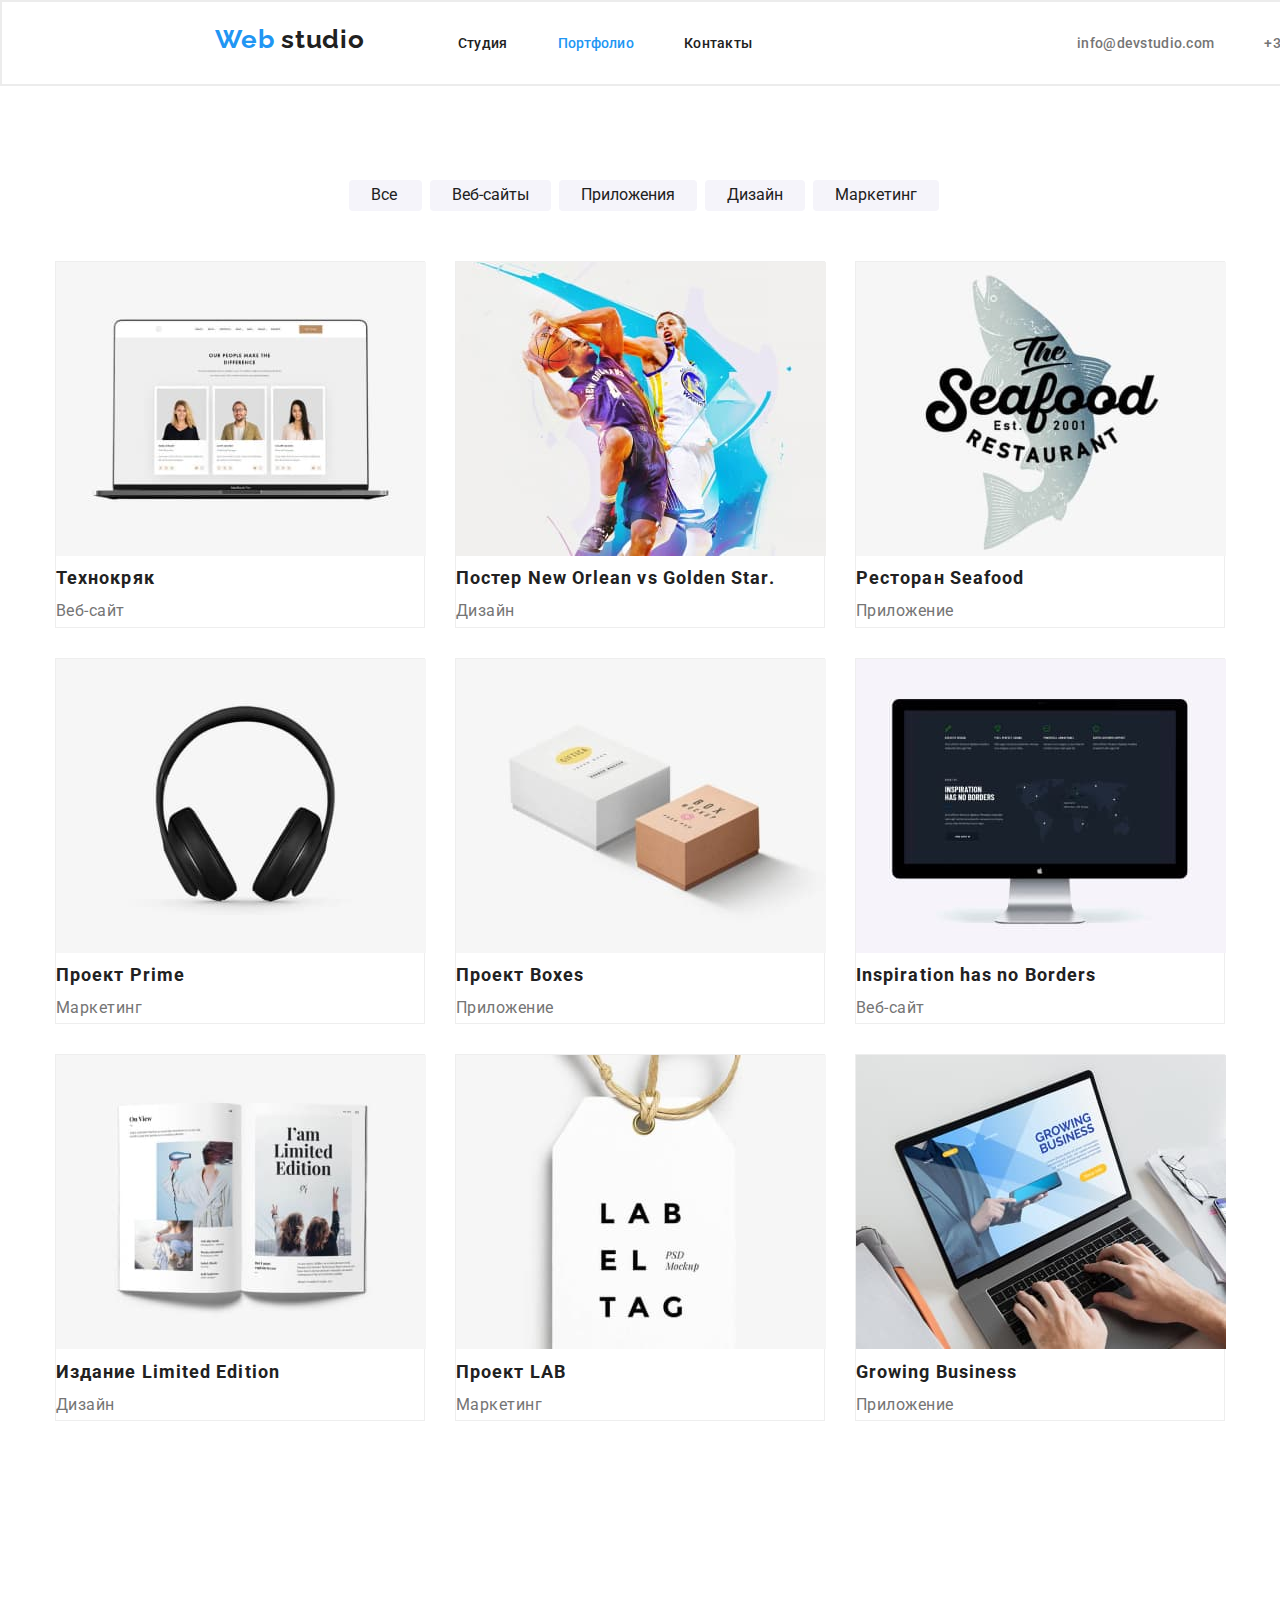
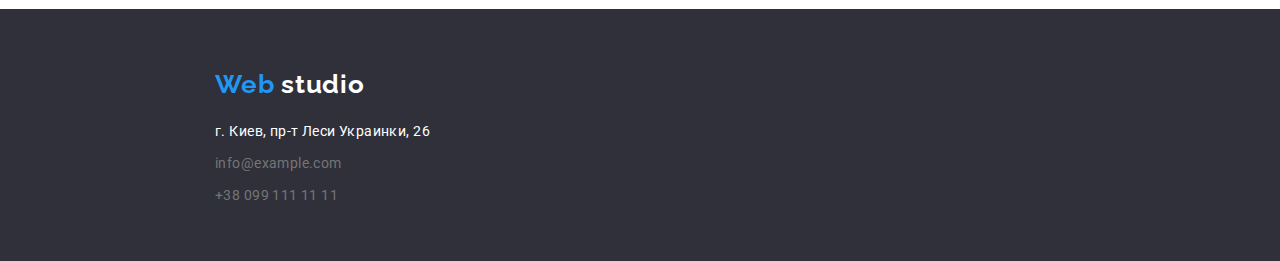
==== commit d55e3aaf: "flex2" ====
--- a/portfolio.html
+++ b/portfolio.html
@@ -19,32 +19,34 @@
   <body class="portfolio-page">
     <!-- Header section -->
     <header class="page-header">
-      <div class="container">
-        <nav>
+      <div class="container flexy">
+        <nav class="navig">
           <a href="./index.html" class="logo">Web <span class="logo-2nd-part">studio</span></a>
           <ul class="site-nav list">
-            <li><a href="./index.html" class="link">Студия</a></li>
-            <li><a href="./portfolio.html" class="link current">Портфолио</a></li>
-            <li><a href="" class="link">Контакты</a></li>
+            <li class="item"><a href="./index.html" class="link">Студия</a></li>
+            <li class="item"><a href="./portfolio.html" class="link current">Портфолио</a></li>
+            <li class="item"><a href="" class="link">Контакты</a></li>
           </ul>
         </nav>
         <ul class="authoriz-nav list">
-          <li><a href="mailto:info@devstudio.com" class="item">info@devstudio.com</a></li>
-          <li><a href="tel:+380961111111" class="item">+38 096 111 11 11</a></li>
+          <li class="mail"><a href="mailto:info@devstudio.com" class="link">info@devstudio.com</a></li>
+          <li class="tel"><a href="tel:+380961111111" class="link">+38 096 111 11 11</a></li>
         </ul>
       </div>
     </header>
     <!-- Main section -->
     <main class="main-section">
-      <nav class="container">
-        <ul class="portfolio-nav list">
-          <li><a href="" class="button">Все</a></li>
-          <li><a href="" class="button">Веб-сайты</a></li>
-          <li><a href="" class="button">Приложения</a></li>
-          <li><a href="" class="button">Дизайн</a></li>
-          <li><a href="" class="button">Маркетинг</a></li>
-        </ul>
-      </nav>
+      <div class="container">
+        <nav class="portfolio-filters">
+          <ul class="portfolio-nav list">
+            <li class="item"><a href="" class="button">Все</a></li>
+            <li class="item"><a href="" class="button">Веб-сайты</a></li>
+            <li class="item"><a href="" class="button">Приложения</a></li>
+            <li class="item"><a href="" class="button">Дизайн</a></li>
+            <li class="item"><a href="" class="button">Маркетинг</a></li>
+          </ul>
+        </nav>
+      </div>
       <section class="projects section">
         <h1 class="projects-title visually-hidden">Projects</h1>
         <ul class="project-list container list">
@@ -116,14 +118,16 @@
     </main>
     <!-- Footer section -->
     <footer class="footer">
-      <address class="container">
-        <a href="./index.html" class="logo">Web <span class="logo-2nd-part-footer">studio</span></a>
-        <p class="text">г. Киев, пр-т Леси Украинки, 26</p>
-        <ul class="footer-link list">
-          <li><a href="mailto:info@example.com" class="item">info@example.com</a></li>
-          <li><a href="tel:+380991111111" class="item">+38 099 111 11 11</a></li>
-        </ul>
-      </address>
+      <div class="container">
+        <address class="footer-address">
+          <a href="./index.html" class="footer-logo">Web <span class="footer-logo-2nd-part">studio</span></a>
+          <p class="text">г. Киев, пр-т Леси Украинки, 26</p>
+          <ul class="footer-link list">
+            <li><a href="mailto:info@example.com" class="item">info@example.com</a></li>
+            <li><a href="tel:+380991111111" class="item">+38 099 111 11 11</a></li>
+          </ul>
+        </address>
+      </div>
     </footer>
   </body>
 </html>
--- a/css/style.css
+++ b/css/style.css
@@ -20,6 +20,7 @@
 
 .page {
   margin: 0;
+
   font-family: Roboto, sans-serif;
   background-color: var(--white-words);
   color: var(--main-text-color);
@@ -44,9 +45,10 @@
 
 .button {
   display: inline-block;
+  padding: 6px 22px;
+
+  min-width: 73px;
   border-radius: 4px;
-  padding: 6px 22px;
-  min-width: 73px;
   color: var(--title-text-color);
   background-color: var(--bg-button);
   cursor: pointer;
@@ -60,20 +62,22 @@
 }
 
 .primary {
+  padding: 10px 32px;
   width: 200px;
   height: 50px;
   background: var(--alternative-text-color);
   color: var(--white-words);
   cursor: pointer;
   border-radius: 4px;
-  padding: 10px 32px;
 }
 
 .container {
   margin-left: auto;
   margin-right: auto;
+  padding-right: 15px;
+  padding-left: 15px;
+
   width: 1200px;
-  outline: 2px solid tomato;
 }
 
 .section {
@@ -112,22 +116,25 @@
 
 /* Header */
 .page-header {
-  outline: 2px solid tomato;
+  border: 2px solid #ececec;
+  width: 1600px;
+  margin-right: auto;
+  margin-left: auto;
 }
 
 .logo {
   display: block;
+  padding-top: 22px;
+  padding-bottom: 27px;
+
   color: var(--alternative-text-color);
   font-family: Raleway;
   font-weight: 700;
   font-size: 26px;
   line-height: 1.2;
   letter-spacing: 0.03em;
-  padding-top: 22px;
-  padding-bottom: 27px;
-  text-decoration: none;
-  
-  
+
+  text-decoration: none;
 }
 
 .logo-2nd-part {
@@ -147,7 +154,7 @@
 
 .site-nav {
   display: flex;
-  flex-direction: row;
+  align-items: center;
   margin-left: 93px;
 }
 
@@ -157,13 +164,15 @@
 
 .site-nav .link {
   display: block;
-  color: var(--title-text-color);
-  font-weight: 500;
-  font-size: 14px;
-  line-height: 1.2;
-  letter-spacing: 0.02em;
   padding-top: 32px;
   padding-bottom: 32px;
+
+  color: var(--title-text-color);
+  font-weight: 500;
+  font-size: 14px;
+  line-height: 1.2;
+  letter-spacing: 0.02em;
+
   text-decoration: none;
 }
 
@@ -210,40 +219,47 @@
 .authoriz-nav {
   display: flex;
   flex-direction: row;
+  padding-top: 32px;
+  padding-bottom: 32px;
   margin-bottom: 0;
   margin-top: 0;
-  margin-left: 331px;
+  margin-left: auto;
   margin-right: 0;
-  padding-top: 32px;
-  padding-bottom: 32px;
-  outline: 2px solid red;
 }
 
 /* Main page */
 /* Главная часть */
 
 .section-hero {
-  width: 1600px;
-  height: 600px;
-  background: var(--bg-color);
-  outline: 2px solid green;
   text-align: center;
   padding-top: 200px;
   padding-bottom: 200px;
   margin-left: auto;
   margin-right: auto;
+
+  width: 1600px;
+  height: 600px;
+  background: var(--bg-color);
 }
 
 .section-hero .title {
+  margin-top: 200x;
+  margin-bottom: 30px;
+
   color: var(--white-words);
   font-weight: 900;
   font-size: 44px;
   line-height: 1.4;
   letter-spacing: 0.06em;
   text-transform: uppercase;
-  outline: 2px solid red;
-  margin-top: 200x;
-  margin-bottom: 30px;
+}
+
+.principles {
+  padding-bottom: 0;
+}
+
+.our-principles .priciples-list-item + .priciples-list-item {
+  margin-left: 30px;
 }
 
 .principles .principe-item {
@@ -253,7 +269,6 @@
   line-height: 1.2;
   letter-spacing: 0.03em;
   text-transform: uppercase;
-  outline: 2px solid tomato;
 }
 
 .principles .text {
@@ -264,8 +279,13 @@
   letter-spacing: 0.03em;
 }
 
+.work-list .item + .item {
+  margin-left: 30px;
+}
+
 .our-work .works-title {
   margin-bottom: 50px;
+  text-align: center;
 }
 
 .our-team {
@@ -274,6 +294,11 @@
 
 .our-team .team-title {
   margin-bottom: 50px;
+  text-align: center;
+}
+
+.workers .item + .item {
+  margin-left: 30px;
 }
 
 .worker-image {
@@ -281,13 +306,14 @@
 }
 
 .workers-title {
+  margin-bottom: 10px;
+
   color: var(--title-text-color);
   font-style: normal;
   font-weight: 500;
   font-size: 16px;
   line-height: 1.2;
   letter-spacing: 0.03em;
-  margin-bottom: 10px;
 }
 
 .workers .text {
@@ -309,13 +335,25 @@
 /* nav-section */
 
 .portfolio-nav {
+  display: flex;
+  justify-content: center;
   margin-top: 0;
   margin-bottom: 0;
-  display: flex;
-  flex-direction: row;
-  justify-content: space-around;
-}
+}
+
+.portfolio-filters {
+  margin-top: 94px;
+}
+
+.portfolio-nav .item {
+  margin-left: 8px;
+}
+
 /* Projects */
+.projects {
+  padding-top: 50px;
+}
+
 .projects-title {
   color: var(--title-text-color);
   font-weight: 700;
@@ -330,7 +368,19 @@
 }
 
 .project-card {
+  width: 370px;
+  margin-right: 30px;
+  margin-bottom: 30px;
+
   border: 1px solid var(--portfolio-item-border);
+}
+
+.project-card:nth-child(3n) {
+  margin-right: 0;
+}
+
+.project-card:nth-last-child(-n + 3) {
+  margin-bottom: 94px;
 }
 
 .projects-link {
@@ -347,15 +397,37 @@
 
 /* footer section*/
 .footer {
+  margin-right: auto;
+  margin-left: auto;
+
   background-color: var(--bg-color);
   color: var(--main-text-color);
   width: 1600px;
   height: 252px;
+}
+
+.footer-address {
+  padding-top: 60px;
+  height: 252px;
+}
+
+.footer-logo {
+  display: block;
   margin-right: auto;
-  margin-left: auto;
-}
-
-.logo-2nd-part-footer {
+  margin-bottom: 20px;
+
+  color: var(--alternative-text-color);
+  font-family: Raleway;
+  font-style: normal;
+  font-weight: 700;
+  font-size: 26px;
+  line-height: 1.2;
+  letter-spacing: 0.03em;
+
+  text-decoration: none;
+}
+
+.footer-logo-2nd-part {
   color: var(--white-words);
   font-family: Raleway, sans-serif;
   font-weight: 700;
@@ -365,6 +437,9 @@
 }
 
 .footer .text {
+  margin-bottom: 8px;
+
+  font-style: normal;
   color: var(--white-words);
   font-weight: 400;
   font-size: 14px;
@@ -374,6 +449,14 @@
 }
 
 .footer-link .item {
+  text-decoration: none;
+}
+
+.footer-link .item {
+  display: block;
+  margin-bottom: 8px;
+
+  font-style: normal;
   color: var(--main-text-color);
   font-weight: 400;
   font-size: 14px;
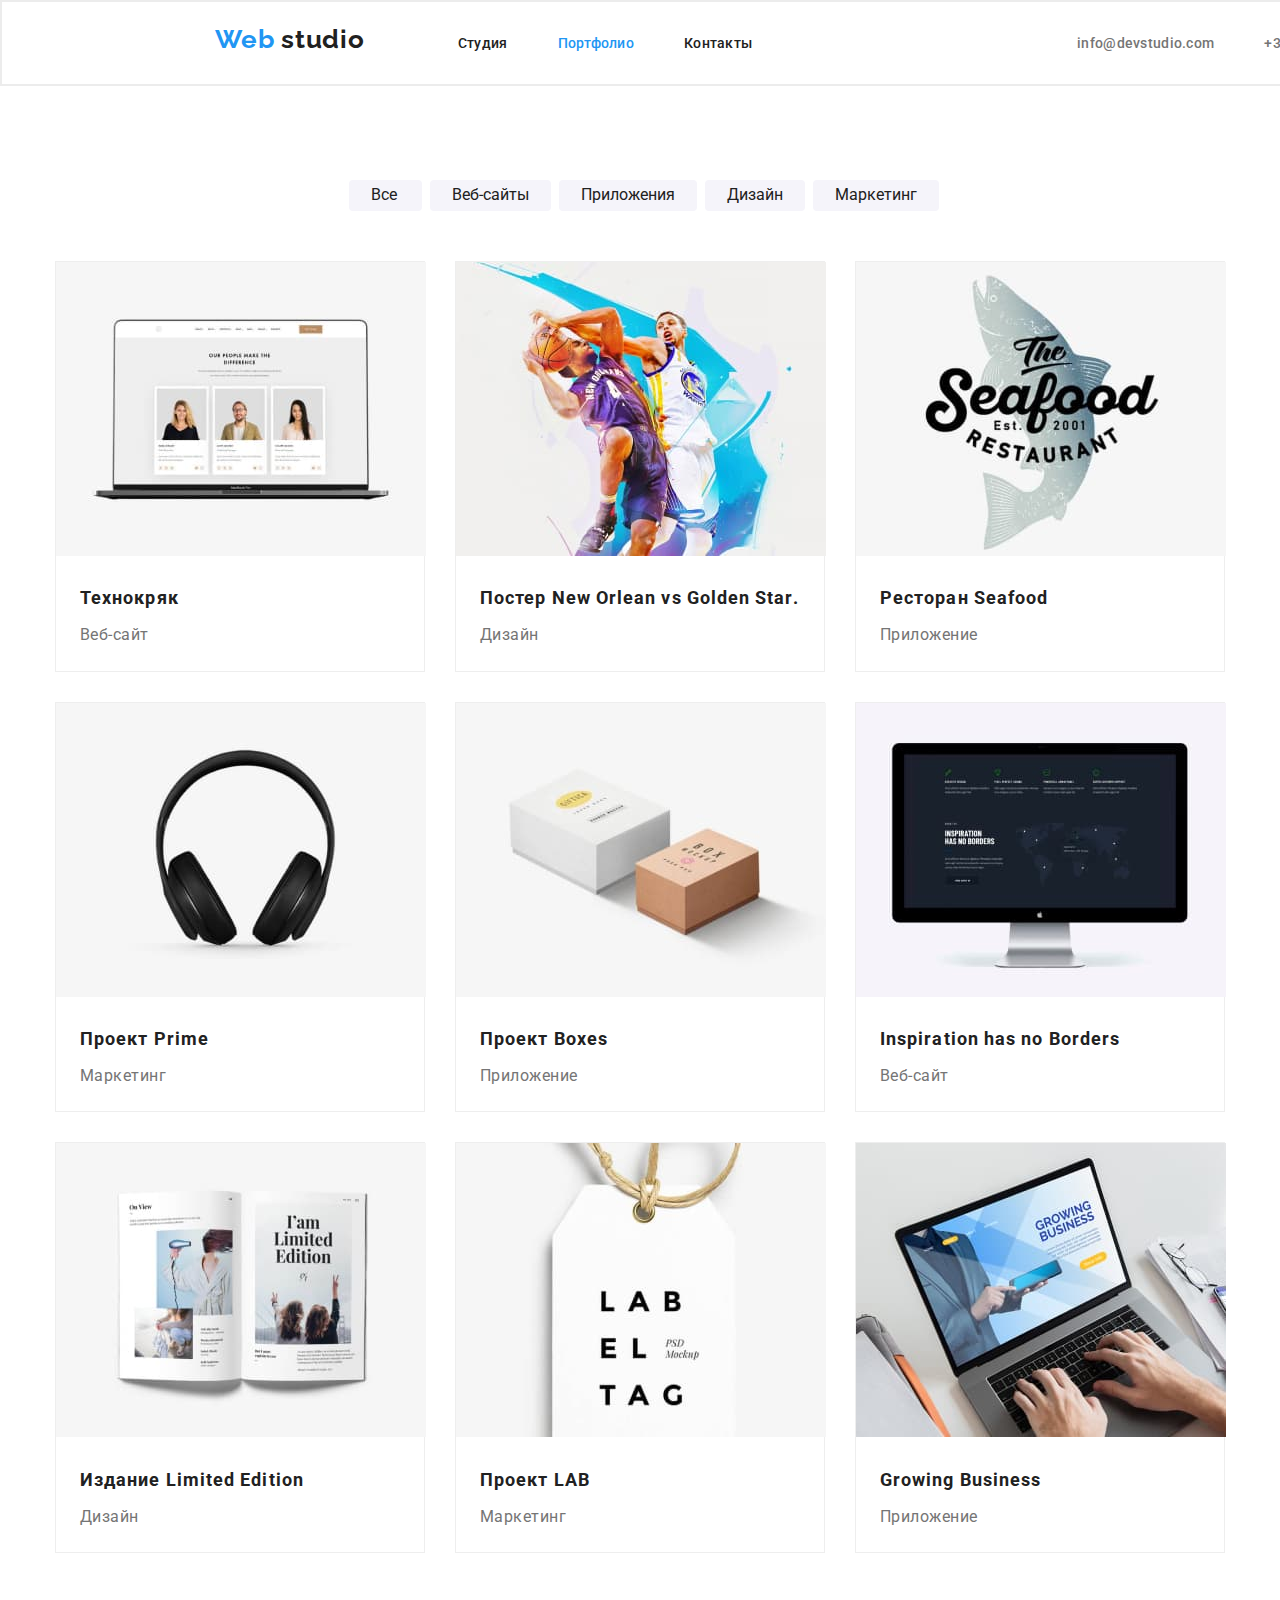
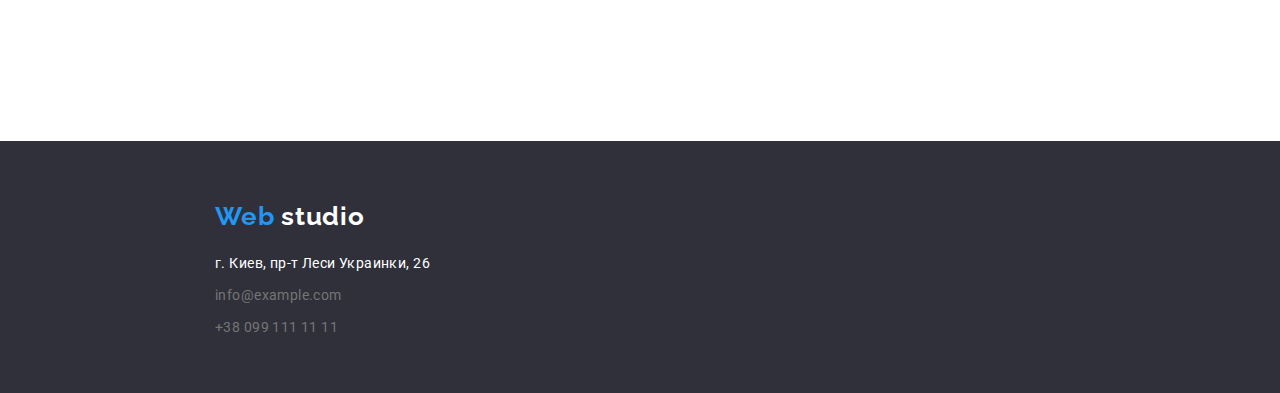
==== commit a4322aef: "hw-3-final-2" ====
--- a/portfolio.html
+++ b/portfolio.html
@@ -60,7 +60,7 @@
           <li class="project-card">
             <a class="projects-link" href="">
               <img src="./images/project2.jpg" alt="project2" width="370" />
-              <h2 class="projects-title">Постер New Orlean vs Golden Star.</h2>
+              <h2 class="projects-title big">Постер New Orlean vs Golden Star.</h2>
               <p class="projects-works">Дизайн</p>
             </a>
           </li>
--- a/css/style.css
+++ b/css/style.css
@@ -342,7 +342,7 @@
 }
 
 .portfolio-filters {
-  margin-top: 94px;
+  padding-top: 94px;
 }
 
 .portfolio-nav .item {
@@ -355,11 +355,17 @@
 }
 
 .projects-title {
+  margin: 20px 24px 4px 24px;
+
   color: var(--title-text-color);
   font-weight: 700;
   font-size: 18px;
   line-height: 2;
   letter-spacing: 0.06em;
+}
+
+.projects-title .big {
+  width: 322px;
 }
 
 .project-list {
@@ -388,6 +394,7 @@
 }
 
 .projects-works {
+  margin: 0 24px 20px 24px;
   color: var(--main-text-color);
   font-weight: 400;
   font-size: 16px;
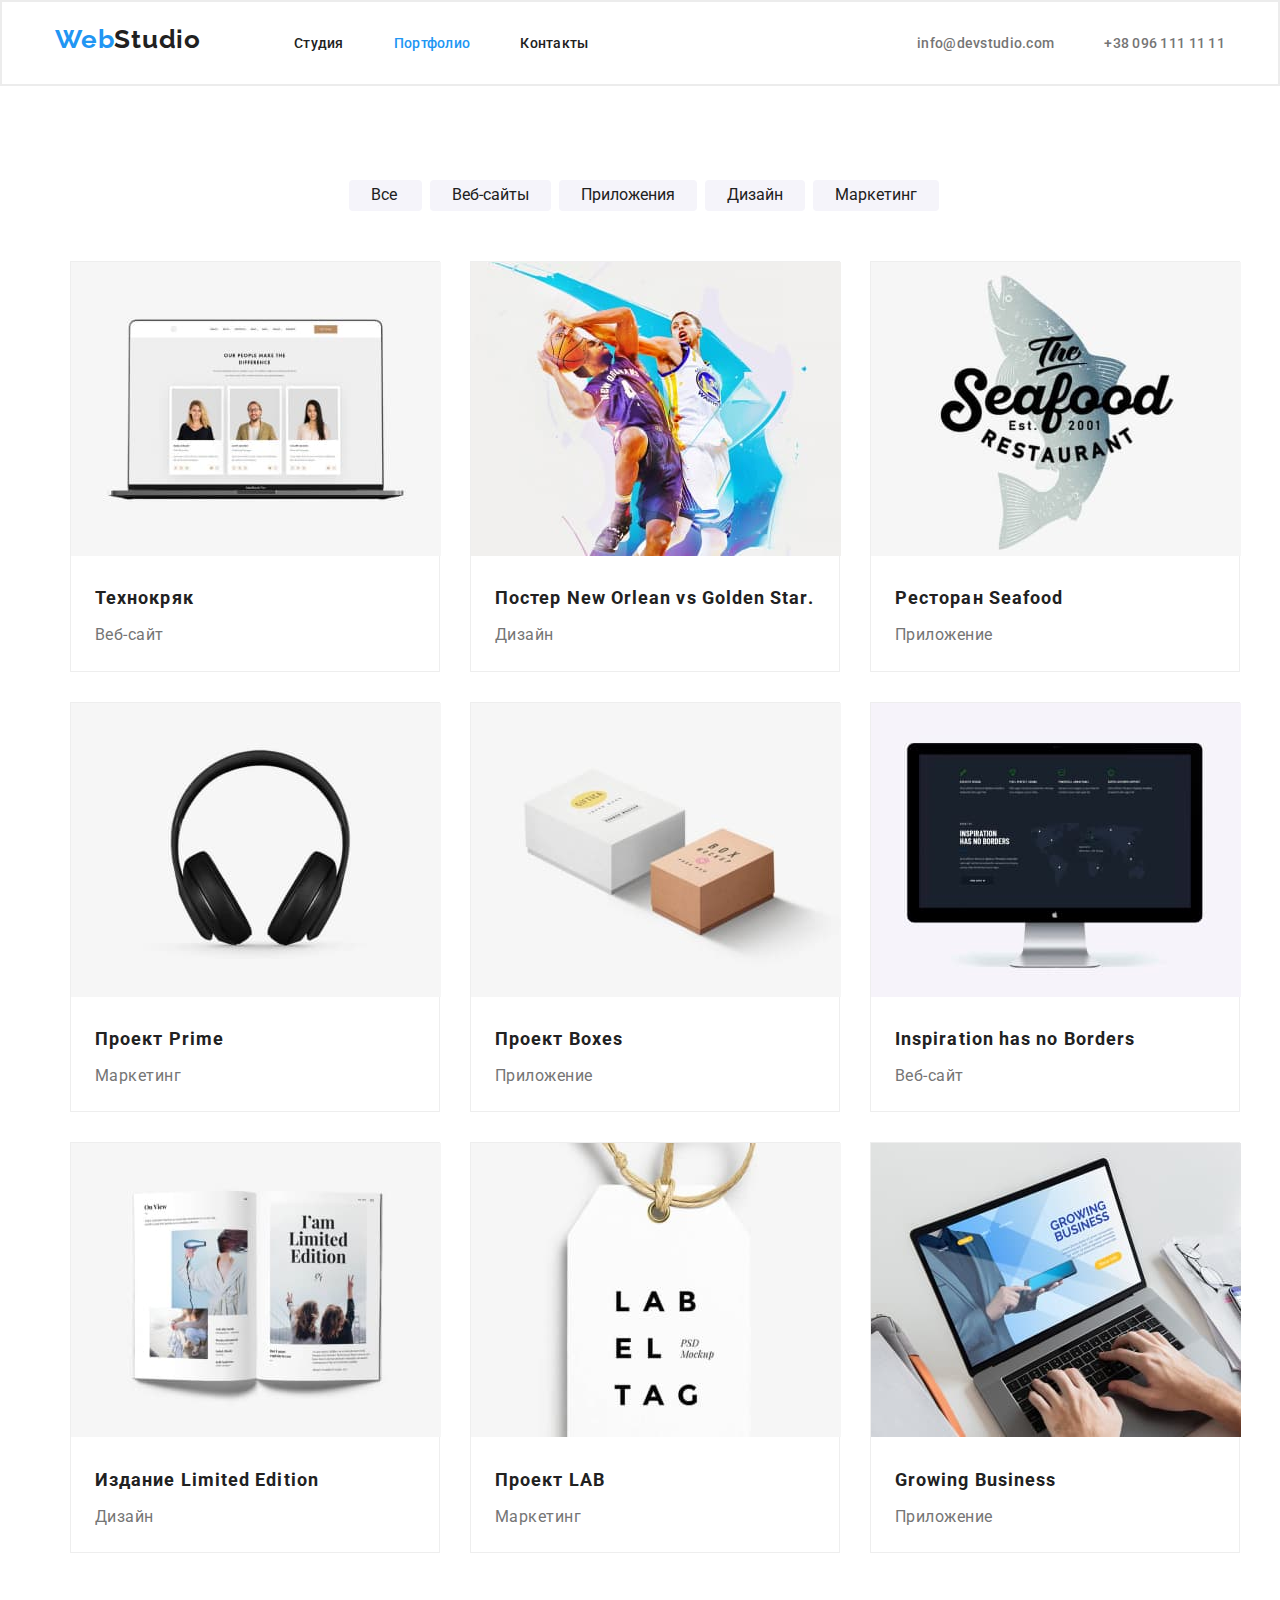
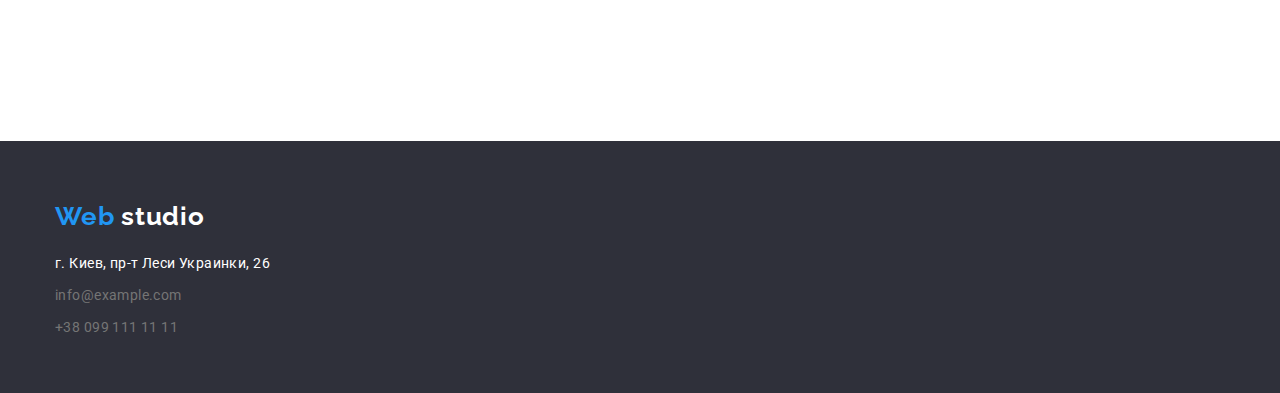
==== commit 1a8154e5: "hw37" ====
--- a/portfolio.html
+++ b/portfolio.html
@@ -21,7 +21,7 @@
     <header class="page-header">
       <div class="container flexy">
         <nav class="navig">
-          <a href="./index.html" class="logo">Web <span class="logo-2nd-part">studio</span></a>
+          <a href="./index.html" class="logo">Web<span class="logo-2nd-part">Studio</span></a>
           <ul class="site-nav list">
             <li class="item"><a href="./index.html" class="link">Студия</a></li>
             <li class="item"><a href="./portfolio.html" class="link current">Портфолио</a></li>
@@ -48,72 +48,74 @@
         </nav>
       </div>
       <section class="projects section">
-        <h1 class="projects-title visually-hidden">Projects</h1>
-        <ul class="project-list container list">
-          <li class="project-card">
-            <a class="projects-link" href="">
-              <img src="./images/project1.jpg" alt="project1" width="370" />
-              <h2 class="projects-title">Технокряк</h2>
-              <p class="projects-works">Веб-сайт</p>
-            </a>
-          </li>
-          <li class="project-card">
-            <a class="projects-link" href="">
-              <img src="./images/project2.jpg" alt="project2" width="370" />
-              <h2 class="projects-title big">Постер New Orlean vs Golden Star.</h2>
-              <p class="projects-works">Дизайн</p>
-            </a>
-          </li>
-          <li class="project-card">
-            <a class="projects-link" href="">
-              <img src="./images/project3.jpg" alt="project3" width="370" />
-              <h2 class="projects-title">Ресторан Seafood</h2>
-              <p class="projects-works">Приложение</p>
-            </a>
-          </li>
-          <li class="project-card">
-            <a class="projects-link" href="">
-              <img src="./images/project4.jpg" alt="project4" width="370" />
-              <h2 class="projects-title">Проект Prime</h2>
-              <p class="projects-works">Маркетинг</p>
-            </a>
-          </li>
-          <li class="project-card">
-            <a class="projects-link" href="">
-              <img src="./images/project5.jpg" alt="project5" width="370" />
-              <h2 class="projects-title">Проект Boxes</h2>
-              <p class="projects-works">Приложение</p>
-            </a>
-          </li>
-          <li class="project-card">
-            <a class="projects-link" href="">
-              <img src="./images/project6.jpg" alt="project6" width="370" />
-              <h2 class="projects-title">Inspiration has no Borders</h2>
-              <p class="projects-works">Веб-сайт</p>
-            </a>
-          </li>
-          <li class="project-card">
-            <a class="projects-link" href="">
-              <img src="./images/project7.jpg" alt="project7" width="370" />
-              <h2 class="projects-title">Издание Limited Edition</h2>
-              <p class="projects-works">Дизайн</p>
-            </a>
-          </li>
-          <li class="project-card">
-            <a class="projects-link" href="">
-              <img src="./images/project8.jpg" alt="project8" width="370" />
-              <h2 class="projects-title">Проект LAB</h2>
-              <p class="projects-works">Маркетинг</p>
-            </a>
-          </li>
-          <li class="project-card">
-            <a class="projects-link" href="">
-              <img src="./images/project9.jpg" alt="project9" width="370" />
-              <h2 class="projects-title">Growing Business</h2>
-              <p class="projects-works">Приложение</p>
-            </a>
-          </li>
-        </ul>
+        <div class="container">
+          <h1 class="projects-title visually-hidden">Projects</h1>
+          <ul class="project-list container list">
+            <li class="project-card">
+              <a class="projects-link" href="">
+                <img src="./images/project1.jpg" alt="project1" width="370" />
+                <h2 class="projects-title">Технокряк</h2>
+                <p class="projects-works">Веб-сайт</p>
+              </a>
+            </li>
+            <li class="project-card">
+              <a class="projects-link" href="">
+                <img src="./images/project2.jpg" alt="project2" width="370" />
+                <h2 class="projects-title big">Постер New Orlean vs Golden Star.</h2>
+                <p class="projects-works">Дизайн</p>
+              </a>
+            </li>
+            <li class="project-card">
+              <a class="projects-link" href="">
+                <img src="./images/project3.jpg" alt="project3" width="370" />
+                <h2 class="projects-title">Ресторан Seafood</h2>
+                <p class="projects-works">Приложение</p>
+              </a>
+            </li>
+            <li class="project-card">
+              <a class="projects-link" href="">
+                <img src="./images/project4.jpg" alt="project4" width="370" />
+                <h2 class="projects-title">Проект Prime</h2>
+                <p class="projects-works">Маркетинг</p>
+              </a>
+            </li>
+            <li class="project-card">
+              <a class="projects-link" href="">
+                <img src="./images/project5.jpg" alt="project5" width="370" />
+                <h2 class="projects-title">Проект Boxes</h2>
+                <p class="projects-works">Приложение</p>
+              </a>
+            </li>
+            <li class="project-card">
+              <a class="projects-link" href="">
+                <img src="./images/project6.jpg" alt="project6" width="370" />
+                <h2 class="projects-title">Inspiration has no Borders</h2>
+                <p class="projects-works">Веб-сайт</p>
+              </a>
+            </li>
+            <li class="project-card">
+              <a class="projects-link" href="">
+                <img src="./images/project7.jpg" alt="project7" width="370" />
+                <h2 class="projects-title">Издание Limited Edition</h2>
+                <p class="projects-works">Дизайн</p>
+              </a>
+            </li>
+            <li class="project-card">
+              <a class="projects-link" href="">
+                <img src="./images/project8.jpg" alt="project8" width="370" />
+                <h2 class="projects-title">Проект LAB</h2>
+                <p class="projects-works">Маркетинг</p>
+              </a>
+            </li>
+            <li class="project-card">
+              <a class="projects-link" href="">
+                <img src="./images/project9.jpg" alt="project9" width="370" />
+                <h2 class="projects-title">Growing Business</h2>
+                <p class="projects-works">Приложение</p>
+              </a>
+            </li>
+          </ul>
+        </div>
       </section>
     </main>
     <!-- Footer section -->
--- a/css/style.css
+++ b/css/style.css
@@ -117,7 +117,6 @@
 /* Header */
 .page-header {
   border: 2px solid #ececec;
-  width: 1600px;
   margin-right: auto;
   margin-left: auto;
 }
@@ -237,7 +236,6 @@
   margin-left: auto;
   margin-right: auto;
 
-  width: 1600px;
   height: 600px;
   background: var(--bg-color);
 }
@@ -301,13 +299,24 @@
   margin-left: 30px;
 }
 
+.workers .item {
+  background-color: var(--white-words);
+  box-shadow: 0px 1px 3px rgba(0, 0, 0, 0.12), 0px 1px 1px rgba(0, 0, 0, 0.14), 0px 2px 1px rgba(0, 0, 0, 0.2);
+  border-radius: 0px 0px 4px 4px;
+}
+
 .worker-image {
   margin-bottom: 30px;
 }
 
 .workers-title {
+  margin-top: 30px;
+  margin-right: auto;
   margin-bottom: 10px;
-
+  margin-left: auto;
+
+  text-align: center;
+  width: 152px;
   color: var(--title-text-color);
   font-style: normal;
   font-weight: 500;
@@ -317,6 +326,12 @@
 }
 
 .workers .text {
+  margin-right: auto;
+  margin-bottom: 30px;
+  margin-left: auto;
+
+  text-align: center;
+  width: 147px;
   color: var(--main-text-color);
   font-weight: 400;
   font-size: 16px;
@@ -409,7 +424,6 @@
 
   background-color: var(--bg-color);
   color: var(--main-text-color);
-  width: 1600px;
   height: 252px;
 }
 
